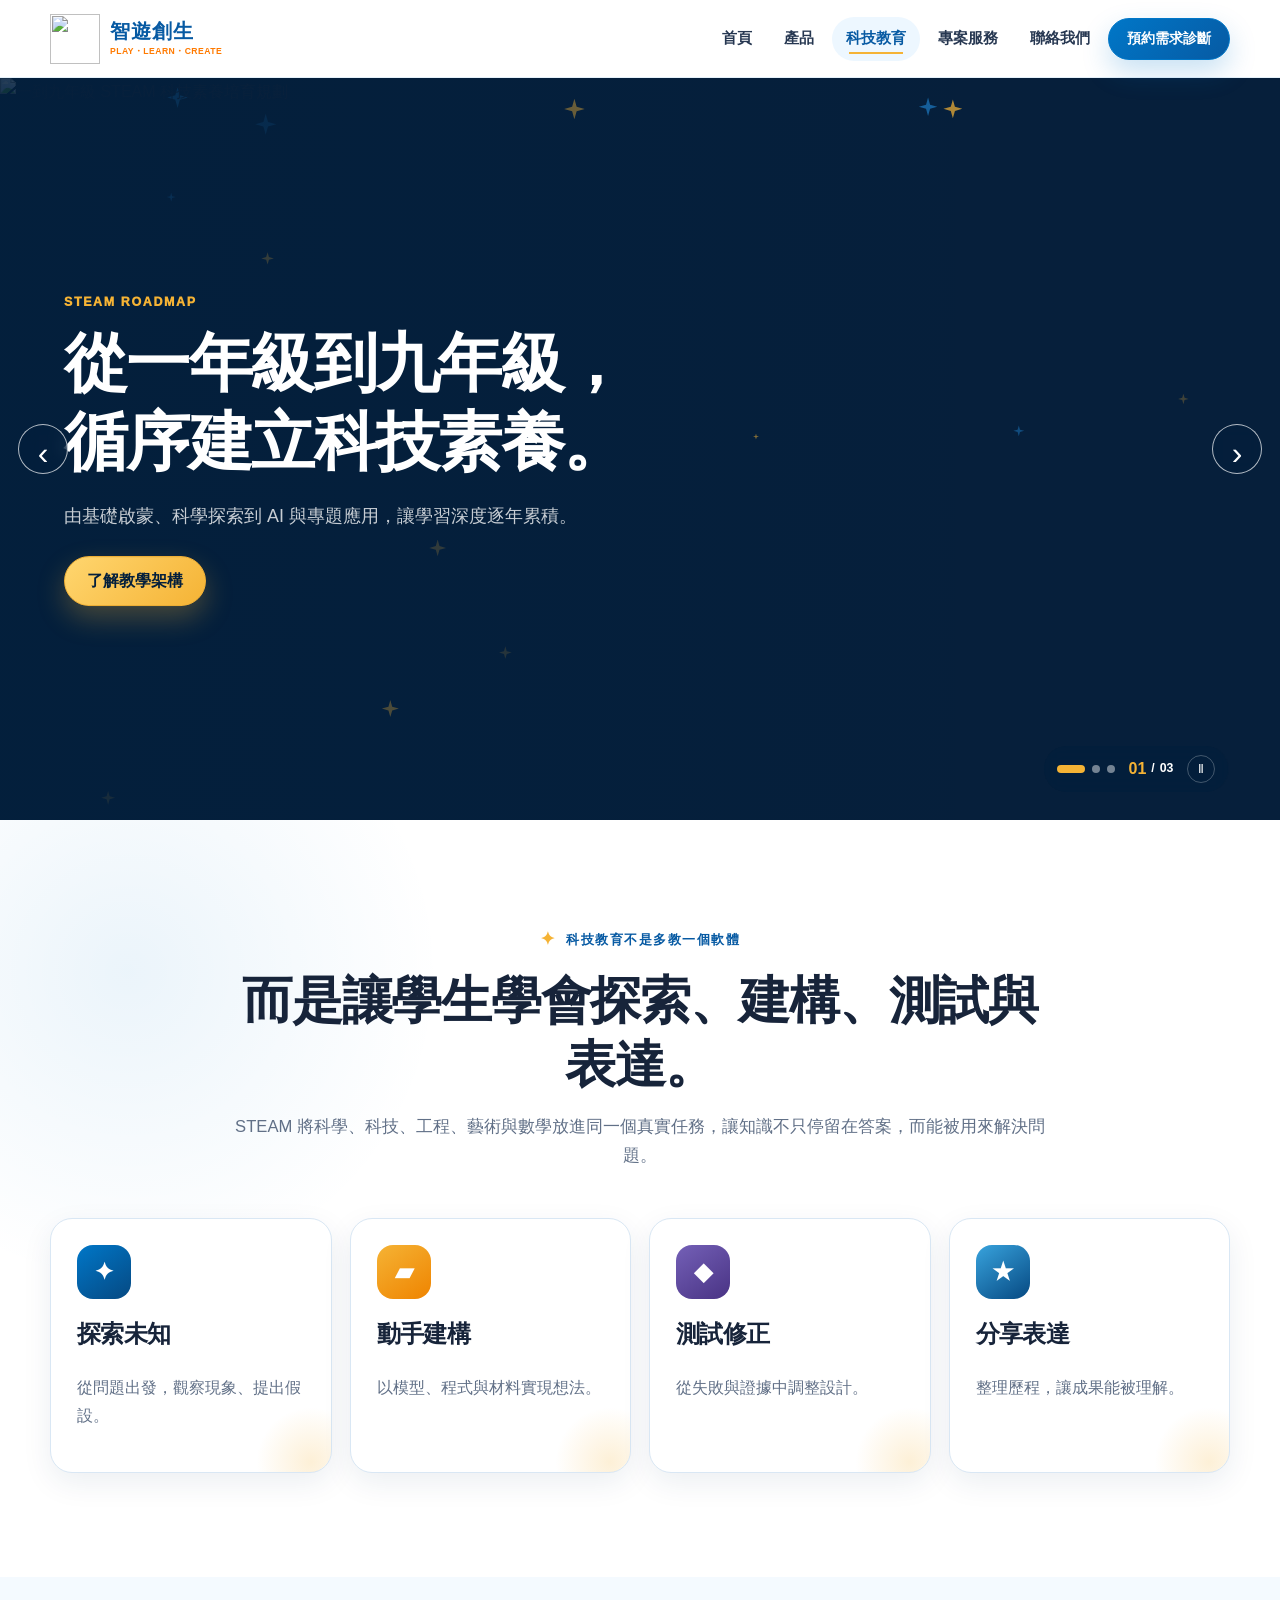
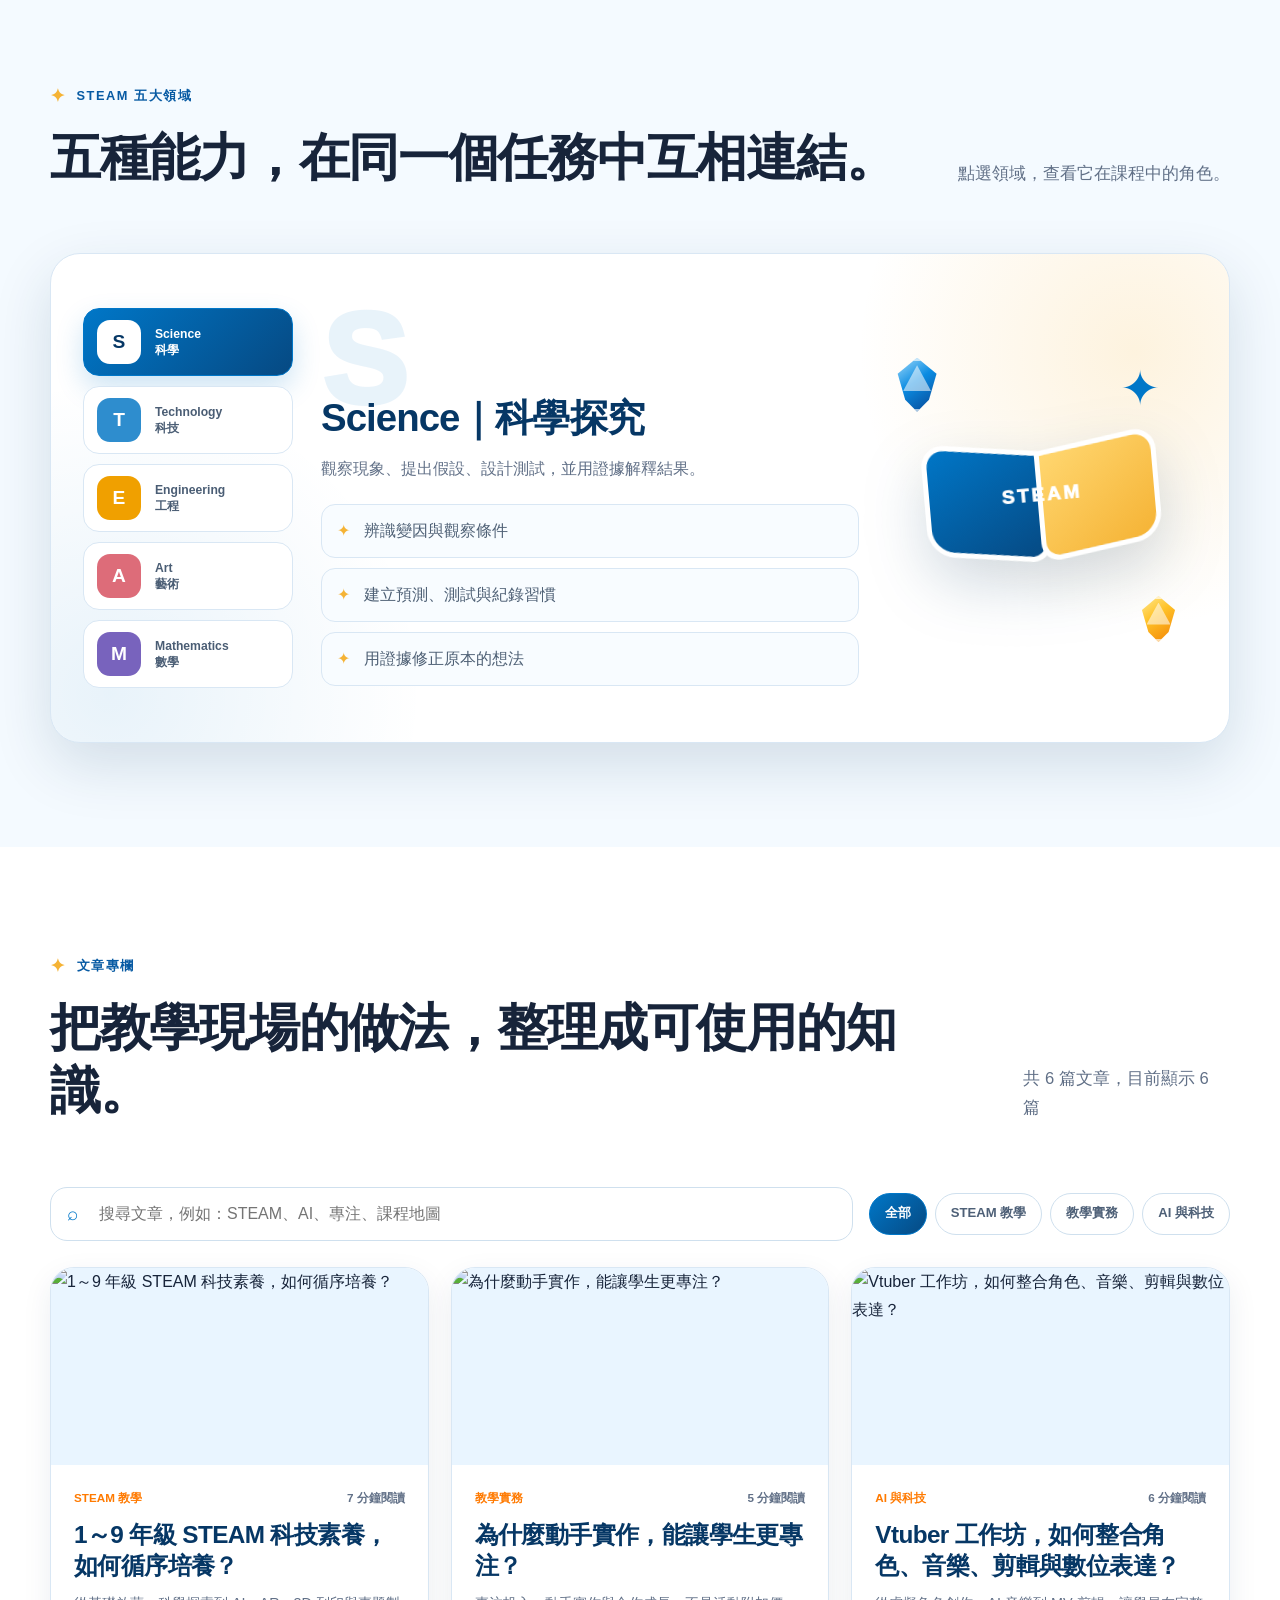
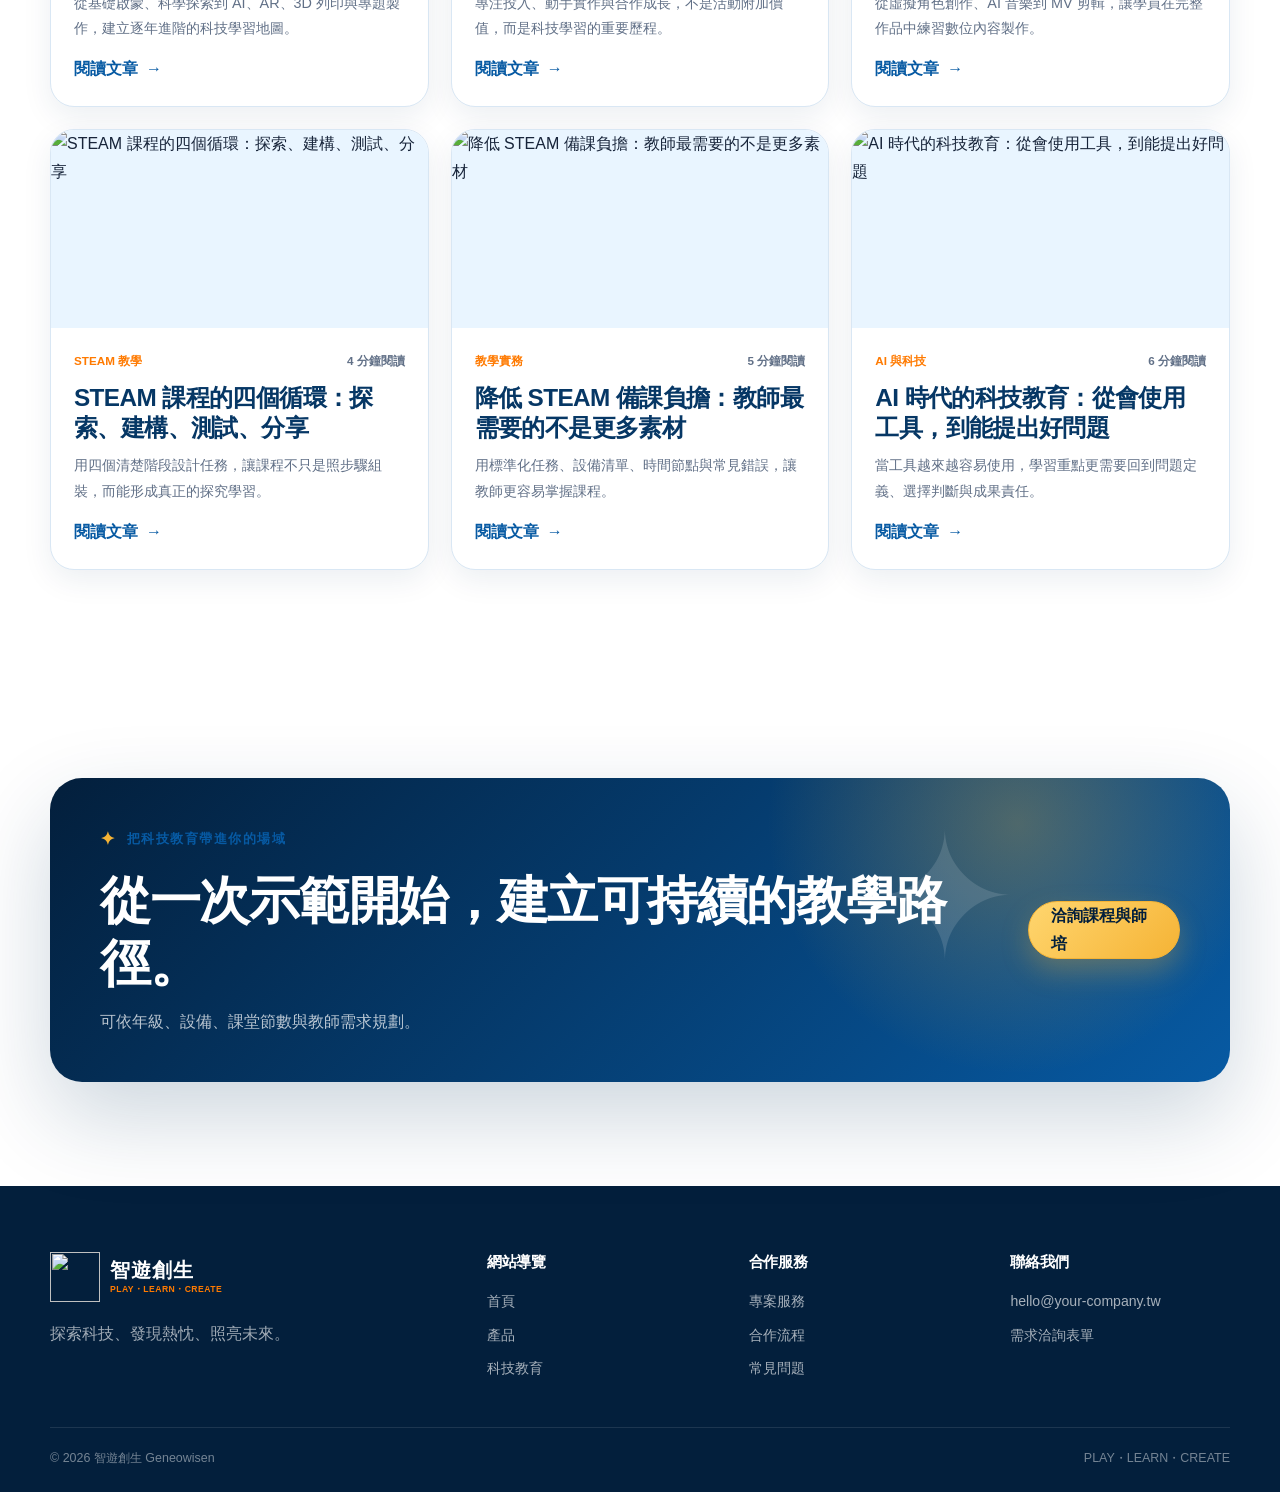
==== column.html @ efac034a "Add files via upload" ====
<!doctype html>
<html lang="zh-Hant">
<head>
  <meta charset="utf-8">
  <meta name="viewport" content="width=device-width, initial-scale=1">
  <meta name="description" content="認識 STEAM 教學法、科技教育理念、年級進階地圖與智遊創生實作文章。">
  <meta name="theme-color" content="#0077c8">
  <title>科技教育與 STEAM 專欄｜智遊創生</title>
  <link rel="stylesheet" href="style.css"><link rel="stylesheet" href="columnstyle.css"><script src="script.js" defer></script>
</head>
<body data-page="column">
  <a class="skip-link" href="#main">跳到主要內容</a><div class="scroll-progress" aria-hidden="true"><span></span></div>
  <header class="site-header" id="top"><div class="container nav-wrap"><a class="brand" href="index.html" aria-label="智遊創生首頁"><img class="brand-mark" src="assets/智遊創生LOGO.svg" alt=""><span class="brand-copy"><strong>智遊創生</strong><small>PLAY・LEARN・CREATE</small></span></a><button class="nav-toggle" type="button" aria-expanded="false" aria-controls="primary-nav" aria-label="開啟導覽選單"><span></span><span></span><span></span></button><nav class="primary-nav" id="primary-nav" aria-label="主要導覽"><a href="index.html" data-nav="home">首頁</a><a href="product.html" data-nav="product">產品</a><a href="column.html" data-nav="column">科技教育</a><a href="contact.html#services" data-nav="services">專案服務</a><a href="contact.html#contact" data-nav="contact">聯絡我們</a><a class="button button-small nav-cta" href="contact.html#contact">預約需求診斷</a></nav></div></header>

  <main id="main">
    <!-- Header 下方自動輪播 -->
    <section class="column-hero-carousel constellation" aria-label="科技教育精選內容">
      <div class="star-field" aria-hidden="true" data-star-field="14"></div>
      <div class="column-carousel" data-carousel data-autoplay="5400" tabindex="0">
        <div class="column-carousel-viewport">
          <article class="column-slide is-active" data-slide><img src="assets/科技教育文章圖 (1).png" alt="一到九年級 STEAM 科技素養培育規劃"><div class="column-slide-overlay"><p>STEAM ROADMAP</p><h1>從一年級到九年級，循序建立科技素養。</h1><span>由基礎啟蒙、科學探索到 AI 與專題應用，讓學習深度逐年累積。</span><a class="button button-yellow" href="#steam-method">了解教學架構</a></div></article>
          <article class="column-slide" data-slide><img src="assets/科技教育文章圖 (2).png" alt="科技教育學習精彩瞬間"><div class="column-slide-overlay"><p>LEARNING MOMENTS</p><h2>每一個專注的眼神，都是前進的動力。</h2><span>把抽象概念轉化為可操作的任務，讓學生在實作、討論與合作中建立自信。</span><a class="button button-yellow" href="#articles">閱讀教學文章</a></div></article>
          <article class="column-slide" data-slide><img src="assets/steam科技文章圖.png" alt="Vtuber 虛擬網紅工作坊"><div class="column-slide-overlay"><p>CREATIVE TECHNOLOGY</p><h2>科技教育，也能成為數位創作者的起點。</h2><span>從虛擬角色、AI 音樂到 MV 剪輯，把工具操作轉化為完整作品。</span><a class="button button-yellow" href="#articles">探索跨域課程</a></div></article>
        </div>
        <button class="carousel-arrow carousel-prev" type="button" data-carousel-prev aria-label="上一張">‹</button><button class="carousel-arrow carousel-next" type="button" data-carousel-next aria-label="下一張">›</button>
        <div class="column-carousel-bottom"><div class="carousel-dots" data-carousel-dots></div><span class="carousel-status"><b data-carousel-current>01</b> / <span data-carousel-total>03</span></span><button class="carousel-play" type="button" data-carousel-toggle aria-label="暫停自動播放">Ⅱ</button></div>
      </div>
    </section>

    <section class="section column-intro"><div class="container"><div class="section-heading center reveal"><p class="eyebrow">科技教育不是多教一個軟體</p><h2>而是讓學生學會探索、建構、測試與表達。</h2><p>STEAM 將科學、科技、工程、藝術與數學放進同一個真實任務，讓知識不只停留在答案，而能被用來解決問題。</p></div><div class="education-values"><article class="reveal"><span>✦</span><h3>探索未知</h3><p>從問題出發，觀察現象、提出假設。</p></article><article class="reveal" data-delay="70"><span>▰</span><h3>動手建構</h3><p>以模型、程式與材料實現想法。</p></article><article class="reveal" data-delay="140"><span>◆</span><h3>測試修正</h3><p>從失敗與證據中調整設計。</p></article><article class="reveal" data-delay="210"><span>★</span><h3>分享表達</h3><p>整理歷程，讓成果能被理解。</p></article></div></div></section>

    <section class="section section-soft" id="steam-method"><div class="container"><div class="section-heading split reveal"><div><p class="eyebrow">STEAM 五大領域</p><h2>五種能力，在同一個任務中互相連結。</h2></div><p>點選領域，查看它在課程中的角色。</p></div><div class="steam-explorer reveal"><div class="steam-tabs" role="tablist" aria-label="STEAM 五大領域"><button class="steam-tab is-active" type="button" role="tab" aria-selected="true" data-steam="science"><b>S</b><span>Science<br>科學</span></button><button class="steam-tab" type="button" role="tab" aria-selected="false" data-steam="technology"><b>T</b><span>Technology<br>科技</span></button><button class="steam-tab" type="button" role="tab" aria-selected="false" data-steam="engineering"><b>E</b><span>Engineering<br>工程</span></button><button class="steam-tab" type="button" role="tab" aria-selected="false" data-steam="art"><b>A</b><span>Art<br>藝術</span></button><button class="steam-tab" type="button" role="tab" aria-selected="false" data-steam="math"><b>M</b><span>Mathematics<br>數學</span></button></div><div class="steam-panel" id="steam-panel" aria-live="polite"></div><div class="steam-art" aria-hidden="true"><div class="book-illustration"><span></span><span></span></div><div class="gem gem-blue"></div><div class="gem gem-yellow"></div><i class="orbit-star">✦</i></div></div></div></section>

    <section class="section" id="articles"><div class="container"><div class="section-heading split reveal"><div><p class="eyebrow">文章專欄</p><h2>把教學現場的做法，整理成可使用的知識。</h2></div><p id="article-count">共 6 篇文章</p></div><div class="article-toolbar reveal"><label class="article-search"><span class="visually-hidden">搜尋文章</span><input id="article-search" type="search" placeholder="搜尋文章，例如：STEAM、AI、專注、課程地圖"></label><div class="article-filters" aria-label="文章分類"><button class="article-filter is-active" type="button" data-article-filter="all">全部</button><button class="article-filter" type="button" data-article-filter="steam">STEAM 教學</button><button class="article-filter" type="button" data-article-filter="practice">教學實務</button><button class="article-filter" type="button" data-article-filter="future">AI 與科技</button></div></div><div class="article-grid" id="article-grid" aria-live="polite"></div></div></section>
    <section class="section"><div class="container"><div class="cta-panel reveal"><div><p class="eyebrow">把科技教育帶進你的場域</p><h2>從一次示範開始，建立可持續的教學路徑。</h2><p>可依年級、設備、課堂節數與教師需求規劃。</p></div><a class="button button-yellow" href="contact.html#contact">洽詢課程與師培</a></div></div></section>
  </main>

  <footer class="site-footer"><div class="container footer-main"><div class="footer-brand"><a class="brand footer-logo" href="index.html"><img class="brand-mark" src="assets/智遊創生LOGO.svg" alt=""><span class="brand-copy"><strong>智遊創生</strong><small>PLAY・LEARN・CREATE</small></span></a><p>探索科技、發現熱忱、照亮未來。</p></div><div class="footer-column"><h3>網站導覽</h3><a href="index.html">首頁</a><a href="product.html">產品</a><a href="column.html">科技教育</a></div><div class="footer-column"><h3>合作服務</h3><a href="contact.html#services">專案服務</a><a href="contact.html#process">合作流程</a><a href="contact.html#faq">常見問題</a></div><div class="footer-column"><h3>聯絡我們</h3><a href="mailto:hello@your-company.tw">hello@your-company.tw</a><a href="contact.html#contact">需求洽詢表單</a></div></div><div class="container footer-bottom"><span>© <span data-current-year></span> 智遊創生 Geneowisen</span><span>PLAY・LEARN・CREATE</span></div></footer>
  <button class="back-to-top" type="button" aria-label="回到頁首">↑</button>
  <div class="modal article-modal" id="article-modal" role="dialog" aria-modal="true" aria-labelledby="article-modal-title" aria-hidden="true"><div class="modal-dialog"><button class="modal-close" type="button" data-modal-close aria-label="關閉">×</button><div class="modal-content" id="article-modal-content"></div></div></div>
</body>
</html>
---- style.css ----
/* =========================================================
   智遊創生 Geneowisen｜全站共用樣式
   純 HTML / CSS / JavaScript，可直接離線開啟
   ========================================================= */
:root {
  --blue: #0077c8;
  --blue-500: #1c77be;
  --blue-700: #075aa3;
  --blue-800: #064982;
  --blue-900: #063765;
  --blue-950: #031f3c;
  --yellow: #f5b335;
  --yellow-2: #ffd66f;
  --orange: #ff7a00;
  --ink: #17243a;
  --muted: #617087;
  --line: #d9e7f4;
  --surface: #fff;
  --surface-soft: #f4faff;
  --green: #73b52b;
  --purple: #7460b7;
  --red: #cd7372;
  --shadow-sm: 0 10px 30px rgba(3,48,88,.08);
  --shadow-md: 0 22px 60px rgba(3,48,88,.14);
  --shadow-lg: 0 35px 90px rgba(3,48,88,.20);
  --radius-sm: 14px;
  --radius: 24px;
  --radius-lg: 36px;
  --container: 1180px;
  --header-height: 78px;
  --ease: cubic-bezier(.2,.75,.2,1);
}
* { box-sizing: border-box; }
html { scroll-behavior: smooth; scroll-padding-top: calc(var(--header-height) + 22px); }
body { margin:0; color:var(--ink); background:#fff; font-family:"Noto Sans TC","Microsoft JhengHei","PingFang TC",Arial,sans-serif; line-height:1.75; overflow-x:hidden; }
body.is-menu-open, body.modal-open { overflow:hidden; }
img { display:block; max-width:100%; }
a { color:inherit; text-decoration:none; }
button,input,select,textarea { font:inherit; }
button { color:inherit; }
::selection { color:#fff; background:var(--blue); }
.visually-hidden { position:absolute!important; width:1px!important; height:1px!important; padding:0!important; margin:-1px!important; overflow:hidden!important; clip:rect(0,0,0,0)!important; white-space:nowrap!important; border:0!important; }
.skip-link { position:fixed; z-index:9999; left:12px; top:-80px; padding:10px 16px; color:#fff; background:var(--blue-950); border-radius:10px; transition:top .2s ease; }
.skip-link:focus { top:12px; }
.container { width:min(var(--container),calc(100% - 40px)); margin-inline:auto; }
.section { position:relative; padding:104px 0; }
.section-soft { background:var(--surface-soft); }
.center { text-align:center; }

/* Global star field */
.constellation { position:relative; overflow:hidden; }
.star-field { position:absolute; inset:0; pointer-events:none; overflow:hidden; }
.star-particle { position:absolute; width:var(--size); height:var(--size); opacity:var(--opacity); animation:twinkle var(--duration) ease-in-out infinite; animation-delay:var(--delay); }
.star-particle::before { content:""; position:absolute; inset:0; background:var(--star-color); clip-path:polygon(50% 0,61% 39%,100% 50%,61% 61%,50% 100%,39% 61%,0 50%,39% 39%); filter:drop-shadow(0 0 8px color-mix(in srgb,var(--star-color),transparent 25%)); }
@keyframes twinkle { 0%,100%{transform:scale(.45) rotate(0deg);opacity:.25} 50%{transform:scale(1) rotate(35deg);opacity:1} }

.scroll-progress { position:fixed; z-index:1000; inset:0 0 auto; height:3px; pointer-events:none; }
.scroll-progress span { display:block; width:0; height:100%; background:linear-gradient(90deg,var(--yellow),var(--orange),var(--blue)); }

/* Header */
.site-header { position:sticky; z-index:900; top:0; height:var(--header-height); border-bottom:1px solid rgba(0,119,200,.10); background:rgba(255,255,255,.9); backdrop-filter:blur(18px); transition:box-shadow .25s ease,background .25s ease; }
.site-header.is-scrolled { box-shadow:0 12px 35px rgba(2,45,84,.10); background:rgba(255,255,255,.97); }
.nav-wrap { height:100%; display:flex; align-items:center; justify-content:space-between; gap:24px; }
.brand { display:inline-flex; align-items:center; gap:10px; min-width:194px; }
.brand-mark { width:50px; height:50px; object-fit:contain; }
.brand-copy { display:grid; line-height:1.05; }
.brand-copy strong { color:var(--blue-700); font-size:1.22rem; letter-spacing:.05em; }
.brand-copy small { margin-top:5px; color:var(--orange); font-size:.54rem; font-weight:900; letter-spacing:.05em; }
.primary-nav { display:flex; align-items:center; gap:4px; }
.primary-nav>a:not(.button) { position:relative; display:inline-flex; align-items:center; min-height:44px; padding:0 14px; color:#263751; border-radius:999px; font-weight:800; font-size:.93rem; transition:color .2s,background .2s,transform .2s; }
.primary-nav>a:not(.button)::after { content:""; position:absolute; left:17px; right:17px; bottom:7px; height:2px; background:var(--yellow); transform:scaleX(0); transition:transform .25s var(--ease); }
.primary-nav>a:hover,.primary-nav>a.is-active { color:var(--blue-700); background:#edf7ff; }
.primary-nav>a:hover::after,.primary-nav>a.is-active::after { transform:scaleX(1); }
.nav-toggle { display:none; width:46px; height:46px; padding:0; border:1px solid var(--line); border-radius:14px; background:#fff; cursor:pointer; }
.nav-toggle span { display:block; width:21px; height:2px; margin:5px auto; background:var(--blue-900); transition:transform .25s,opacity .25s; }
.nav-toggle[aria-expanded="true"] span:nth-child(1){transform:translateY(7px) rotate(45deg)}
.nav-toggle[aria-expanded="true"] span:nth-child(2){opacity:0}
.nav-toggle[aria-expanded="true"] span:nth-child(3){transform:translateY(-7px) rotate(-45deg)}

/* Buttons */
.button { display:inline-flex; align-items:center; justify-content:center; gap:9px; min-height:50px; padding:0 22px; border:1px solid var(--blue); border-radius:999px; color:#fff; background:linear-gradient(135deg,var(--blue),var(--blue-700)); box-shadow:0 12px 28px rgba(0,119,200,.22); font-weight:900; cursor:pointer; transition:transform .25s var(--ease),box-shadow .25s,filter .25s; }
.button:hover { transform:translateY(-3px); box-shadow:0 18px 34px rgba(0,119,200,.28); filter:saturate(1.08); }
.button:active { transform:translateY(-1px); }
.button-small { min-height:42px; padding-inline:18px; font-size:.88rem; }
.button-yellow { color:var(--blue-950); border-color:var(--yellow); background:linear-gradient(135deg,var(--yellow-2),var(--yellow)); box-shadow:0 12px 28px rgba(245,179,53,.28); }
.button-ghost { color:var(--blue-800); background:#fff; border-color:#a8cfee; box-shadow:none; }
.button-ghost:hover { background:#eff8ff; box-shadow:0 12px 25px rgba(0,119,200,.10); }
.text-link { display:inline-flex; align-items:center; gap:8px; color:var(--blue-700); font-weight:900; }
.text-link span { transition:transform .2s; }
.text-link:hover span { transform:translate(3px,-3px); }

/* Typography */
.eyebrow { display:inline-flex; align-items:center; gap:10px; margin:0 0 14px; color:var(--blue-700); font-size:.8rem; font-weight:900; letter-spacing:.12em; text-transform:uppercase; }
.eyebrow::before { content:"✦"; color:var(--yellow); font-size:1.1rem; }
h1,h2,h3,h4,p { margin-top:0; }
h1,h2,h3,h4 { line-height:1.24; letter-spacing:-.025em; }
h1 { font-size:clamp(2.65rem,5.4vw,5.25rem); }
h2 { font-size:clamp(2rem,4vw,3.55rem); }
h3 { font-size:clamp(1.18rem,2vw,1.52rem); }
.section-heading { max-width:820px; margin-bottom:48px; }
.section-heading.center { margin-inline:auto; text-align:center; }
.section-heading.center .eyebrow { justify-content:center; }
.section-heading.split { max-width:none; display:flex; align-items:end; justify-content:space-between; gap:30px; }
.section-heading h2 { margin-bottom:16px; }
.section-heading p:last-child { color:var(--muted); font-size:1.04rem; }
.light,.section-blue { color:#fff; }
.section-blue { background:radial-gradient(circle at 15% 5%,rgba(93,187,255,.30),transparent 28%),radial-gradient(circle at 85% 80%,rgba(245,179,53,.22),transparent 32%),linear-gradient(135deg,var(--blue-950),var(--blue-800)); }
.section-blue .eyebrow,.light .eyebrow { color:#bfe7ff; }
.section-blue .section-heading p:last-child { color:rgba(255,255,255,.72); }

/* Hero */
.hero { min-height:calc(100vh - var(--header-height)); display:grid; align-items:center; padding:72px 0 90px; background:radial-gradient(circle at 80% 20%,rgba(245,179,53,.19),transparent 28%),radial-gradient(circle at 8% 84%,rgba(0,119,200,.13),transparent 30%),linear-gradient(180deg,#fbfdff,#eef8ff); }
.hero-grid { position:relative; z-index:2; display:grid; grid-template-columns:minmax(0,.92fr) minmax(480px,1.08fr); align-items:center; gap:54px; }
.hero-copy h1 { margin-bottom:24px; color:var(--blue-950); }
.hero-copy h1 em,.page-hero h1 em { display:block; color:var(--blue); font-style:normal; }
.hero-lead,.page-hero p { max-width:680px; color:#53647b; font-size:clamp(1rem,1.4vw,1.18rem); }
.hero-actions { display:flex; flex-wrap:wrap; gap:12px; margin:30px 0 25px; }
.trust-list { display:flex; flex-wrap:wrap; gap:10px 18px; margin:0; padding:0; list-style:none; color:#4f6077; font-size:.91rem; font-weight:750; }
.trust-list span { color:var(--yellow); }
.hero-proof { display:flex; flex-wrap:wrap; gap:10px; margin-top:24px; }
.hero-proof div { display:grid; min-width:118px; padding:10px 14px; border:1px solid rgba(0,119,200,.13); border-radius:16px; background:rgba(255,255,255,.7); box-shadow:var(--shadow-sm); }
.hero-proof strong { color:var(--blue-800); }
.hero-proof small { color:var(--muted); font-weight:700; }
.hero-visual { position:relative; min-height:535px; }
.hero-frame { position:absolute; inset:32px 0 28px 20px; overflow:hidden; border:1px solid rgba(0,119,200,.15); border-radius:34px; background:#fff; box-shadow:var(--shadow-lg); transform:rotate(1.2deg); transition:transform .45s var(--ease),box-shadow .45s; }
.hero-frame:hover { transform:rotate(0) translateY(-7px); box-shadow:0 45px 100px rgba(3,48,88,.25); }
.hero-frame img { width:100%; height:100%; object-fit:cover; }
.frame-shine { position:absolute; inset:-60% -25%; background:linear-gradient(115deg,transparent 42%,rgba(255,255,255,.72) 50%,transparent 58%); transform:translateX(-70%) rotate(6deg); transition:transform .8s var(--ease); }
.hero-frame:hover .frame-shine { transform:translateX(70%) rotate(6deg); }
.hero-badge { position:absolute; z-index:3; display:grid; padding:13px 17px; border:1px solid rgba(0,119,200,.16); border-radius:18px; background:rgba(255,255,255,.92); box-shadow:var(--shadow-md); backdrop-filter:blur(10px); }
.hero-badge strong { color:var(--blue-800); font-size:.95rem; }
.hero-badge small { color:var(--muted); font-size:.75rem; font-weight:750; }
.badge-one { left:-14px; bottom:20px; animation:floatY 4.6s ease-in-out infinite; }
.badge-two { right:-22px; top:40px; animation:floatY 5.2s ease-in-out infinite reverse; }
@keyframes floatY { 50%{transform:translateY(-10px)} }

/* Decorative book and gems */
.floating-book { position:absolute; z-index:4; left:-16px; top:78px; width:96px; height:72px; transform:rotate(-12deg); filter:drop-shadow(0 18px 22px rgba(4,52,94,.2)); animation:bookFloat 5s ease-in-out infinite; }
.floating-book span { position:absolute; top:12px; width:49px; height:48px; border:3px solid #fff; background:linear-gradient(145deg,var(--blue),var(--blue-700)); }
.floating-book span:first-child { left:0; border-radius:10px 2px 8px 12px; transform:skewY(12deg); }
.floating-book span:nth-child(2) { right:0; border-radius:2px 10px 12px 8px; transform:skewY(-12deg); background:linear-gradient(145deg,var(--yellow),#ff9f1a); }
.floating-book i { position:absolute; z-index:2; left:25px; top:29px; color:#fff; font-size:.61rem; font-style:normal; font-weight:900; letter-spacing:.08em; }
.floating-book.compact { transform:scale(.78) rotate(-10deg); left:2%; top:66%; }
@keyframes bookFloat { 0%,100%{transform:rotate(-12deg) translateY(0)} 50%{transform:rotate(-8deg) translateY(-13px)} }
.gem { width:54px; height:54px; clip-path:polygon(50% 0,86% 30%,72% 78%,50% 100%,28% 78%,14% 30%); box-shadow:inset 0 0 0 3px rgba(255,255,255,.65); }
.gem::after { content:""; position:absolute; inset:14% 24% 38%; clip-path:polygon(50% 0,100% 100%,0 100%); background:rgba(255,255,255,.55); }
.gem-blue { background:linear-gradient(145deg,#b8e7ff 0,#0b8ce2 45%,#073a86 100%); }
.gem-yellow { background:linear-gradient(145deg,#fff0a3 0,#ffc228 42%,#f07a00 100%); }
.hero-visual>.gem-blue { position:absolute; right:5px; bottom:60px; animation:gemFloat 4s ease-in-out infinite; }
.hero-visual>.gem-yellow { position:absolute; left:16%; top:2px; width:38px; height:38px; animation:gemFloat 3.5s ease-in-out infinite reverse; }
@keyframes gemFloat { 50%{transform:translateY(-12px) rotate(7deg)} }

.scroll-cue { position:absolute; z-index:3; left:50%; bottom:24px; display:grid; justify-items:center; gap:7px; color:var(--blue-800); font-size:.72rem; font-weight:900; letter-spacing:.1em; transform:translateX(-50%); }
.scroll-cue span { width:22px; height:34px; border:2px solid currentColor; border-radius:999px; }
.scroll-cue span::after { content:""; display:block; width:4px; height:7px; margin:6px auto 0; border-radius:5px; background:currentColor; animation:scrollDot 1.8s infinite; }
@keyframes scrollDot { 50%{transform:translateY(12px);opacity:.15} }

.signal-strip { color:#fff; background:linear-gradient(90deg,var(--blue-950),var(--blue-700)); }
.signal-grid { min-height:72px; display:grid; grid-template-columns:auto repeat(5,1fr); align-items:center; gap:12px; }
.signal-grid p { margin:0; color:#9ed8ff; font-size:.78rem; font-weight:900; letter-spacing:.12em; }
.signal-grid span { text-align:center; font-weight:850; }

/* Story cards */
.story-grid { display:grid; grid-template-columns:repeat(3,1fr); gap:22px; }
.story-card { position:relative; min-height:300px; padding:30px; overflow:hidden; border:1px solid var(--line); border-radius:var(--radius); background:#fff; box-shadow:var(--shadow-sm); transition:transform .35s var(--ease),box-shadow .35s,border-color .35s; }
.story-card:hover { transform:translateY(-9px); border-color:#8ec8ed; box-shadow:var(--shadow-md); }
.story-card::after { content:""; position:absolute; width:140px; height:140px; right:-58px; bottom:-62px; border-radius:50%; background:radial-gradient(circle,rgba(0,119,200,.12),transparent 70%); }
.story-index { color:#a4b8c9; font-size:.78rem; font-weight:900; letter-spacing:.1em; }
.story-icon { display:grid; place-items:center; width:62px; height:62px; margin:28px 0 22px; border-radius:18px; color:#fff; font-size:1.7rem; font-weight:900; box-shadow:0 14px 25px rgba(4,63,110,.16); }
.story-icon-problem { background:linear-gradient(145deg,var(--red),#a44961); }
.story-icon-plan { background:linear-gradient(145deg,var(--blue),var(--blue-800)); }
.story-icon-success { background:linear-gradient(145deg,var(--yellow),#f07a00); }
.story-card p { color:var(--muted); }

/* Plan */
.plan-grid { position:relative; display:grid; grid-template-columns:repeat(3,1fr); gap:30px; margin:20px 0 46px; }
.plan-grid::before { content:""; position:absolute; top:38px; left:17%; right:17%; border-top:1px dashed rgba(255,255,255,.36); }
.plan-step { position:relative; z-index:1; padding:28px; text-align:center; border:1px solid rgba(255,255,255,.15); border-radius:26px; background:rgba(255,255,255,.07); backdrop-filter:blur(10px); transition:transform .3s,background .3s; }
.plan-step:hover { transform:translateY(-7px); background:rgba(255,255,255,.11); }
.step-ring { display:grid; place-items:center; width:76px; height:76px; margin:0 auto 22px; border:1px solid rgba(255,255,255,.35); border-radius:50%; background:rgba(255,255,255,.09); }
.step-ring span { display:grid; place-items:center; width:52px; height:52px; border-radius:50%; color:var(--blue-950); background:var(--yellow); font-size:1.3rem; font-weight:950; }
.plan-step p { color:rgba(255,255,255,.7); }
.plan-step small { color:#aadaff; font-weight:900; letter-spacing:.1em; }

/* Generic carousel */
.showcase-carousel,.featured-product-carousel { position:relative; border:1px solid rgba(0,119,200,.15); border-radius:var(--radius-lg); background:#fff; box-shadow:var(--shadow-lg); overflow:hidden; }
.showcase-viewport { position:relative; aspect-ratio:16/8.2; min-height:420px; }
.showcase-slide { position:absolute; inset:0; display:grid; grid-template-columns:1.25fr .75fr; opacity:0; visibility:hidden; transform:scale(1.02); transition:opacity .6s ease,transform .7s var(--ease),visibility .6s; }
.showcase-slide.is-active { opacity:1; visibility:visible; transform:scale(1); }
.showcase-slide>img { width:100%; height:100%; object-fit:cover; }
.showcase-copy { display:flex; flex-direction:column; justify-content:center; padding:44px; background:linear-gradient(145deg,#fff,#eff8ff); }
.showcase-copy>span { color:var(--orange); font-size:.76rem; font-weight:950; letter-spacing:.1em; }
.showcase-copy h3 { margin:12px 0 16px; color:var(--blue-900); font-size:clamp(1.5rem,3vw,2.5rem); }
.showcase-copy p { color:var(--muted); }
.showcase-copy a { align-self:flex-start; color:var(--blue-700); font-weight:900; }
.carousel-arrow { position:absolute; z-index:5; top:50%; display:grid; place-items:center; width:50px; height:50px; padding:0; border:1px solid rgba(255,255,255,.7); border-radius:50%; color:#fff; background:rgba(3,31,60,.5); backdrop-filter:blur(8px); font-size:2rem; cursor:pointer; transform:translateY(-50%); transition:background .2s,transform .2s; }
.carousel-arrow:hover { background:var(--blue-800); transform:translateY(-50%) scale(1.06); }
.carousel-prev { left:18px; }.carousel-next { right:18px; }
.carousel-footer { position:absolute; z-index:6; left:50%; bottom:16px; display:flex; align-items:center; gap:12px; padding:8px 12px; border-radius:999px; background:rgba(3,31,60,.64); backdrop-filter:blur(10px); transform:translateX(-50%); }
.carousel-dots { display:flex; gap:7px; }
.carousel-dot { width:8px; height:8px; padding:0; border:0; border-radius:999px; background:rgba(255,255,255,.45); cursor:pointer; transition:width .25s,background .25s; }
.carousel-dot.is-active { width:28px; background:var(--yellow); }
.carousel-play { display:grid; place-items:center; width:28px; height:28px; padding:0; border:1px solid rgba(255,255,255,.25); border-radius:50%; color:#fff; background:transparent; font-size:.72rem; cursor:pointer; }

/* Product mini preview */
.mini-product-grid { display:grid; grid-template-columns:repeat(4,1fr); gap:18px; margin-bottom:34px; }
.mini-product { overflow:hidden; border:1px solid var(--line); border-radius:22px; background:#fff; box-shadow:var(--shadow-sm); transition:transform .35s var(--ease),box-shadow .35s,border-color .35s; }
.mini-product:hover { transform:translateY(-8px); border-color:#8ec8ed; box-shadow:var(--shadow-md); }
.mini-product img { width:100%; aspect-ratio:1; object-fit:cover; transition:transform .55s var(--ease); }
.mini-product:hover img { transform:scale(1.04); }
.mini-product div { padding:20px; }
.mini-product span { color:var(--orange); font-size:.73rem; font-weight:900; }
.mini-product h3 { margin:6px 0 8px; color:var(--blue-900); }
.mini-product p { margin:0; color:var(--muted); font-size:.88rem; }

/* Services preview */
.services-preview { display:grid; grid-template-columns:repeat(4,1fr); gap:20px; }
.service-card { position:relative; min-height:330px; padding:28px; overflow:hidden; border:1px solid var(--line); border-radius:24px; background:#fff; box-shadow:var(--shadow-sm); transition:transform .35s var(--ease),box-shadow .35s,border-color .35s; }
.service-card:hover { transform:translateY(-9px); border-color:#8ec8ed; box-shadow:var(--shadow-md); }
.service-card>span { position:absolute; top:18px; right:20px; color:#b2c5d5; font-weight:950; }
.service-card h3 { margin-top:88px; }
.service-card p,.service-card li { color:var(--muted); }
.service-card ul { padding-left:18px; }
.service-gem { position:absolute; top:28px; left:28px; width:50px; height:50px; }
.service-book { position:absolute; top:29px; left:27px; width:62px; height:48px; }
.service-book::before,.service-book::after { content:""; position:absolute; top:6px; width:32px; height:35px; border:3px solid #fff; background:var(--blue); box-shadow:0 8px 18px rgba(0,119,200,.18); }
.service-book::before { left:0; border-radius:9px 2px 7px 9px; transform:skewY(10deg); }
.service-book::after { right:0; border-radius:2px 9px 9px 7px; transform:skewY(-10deg); background:var(--yellow); }
.service-star { position:absolute; top:23px; left:29px; color:var(--yellow); font-size:3.5rem; filter:drop-shadow(0 8px 16px rgba(245,179,53,.22)); animation:twinkleSimple 2.8s infinite; }
@keyframes twinkleSimple { 50%{transform:scale(.8) rotate(15deg);opacity:.7} }

/* CTA */
.cta-panel { position:relative; display:flex; align-items:center; justify-content:space-between; gap:30px; overflow:hidden; padding:46px 50px; border-radius:32px; color:#fff; background:radial-gradient(circle at 82% 15%,rgba(245,179,53,.3),transparent 25%),linear-gradient(135deg,var(--blue-950),var(--blue-700)); box-shadow:var(--shadow-lg); }
.cta-panel::after { content:"✦"; position:absolute; right:18%; top:-34px; color:rgba(255,255,255,.13); font-size:11rem; }
.cta-panel>div,.cta-panel>a { position:relative; z-index:1; }
.cta-panel h2 { margin-bottom:12px; }
.cta-panel p:last-child { max-width:720px; margin-bottom:0; color:rgba(255,255,255,.72); }

/* Page hero */
.page-hero { position:relative; min-height:620px; display:grid; align-items:center; padding:80px 0; background:radial-gradient(circle at 78% 28%,rgba(245,179,53,.20),transparent 24%),linear-gradient(180deg,#fbfdff,#eef8ff); }
.page-hero-grid { position:relative; z-index:2; display:grid; grid-template-columns:minmax(0,.9fr) minmax(440px,1.1fr); align-items:center; gap:60px; }
.page-hero h1 { margin-bottom:24px; color:var(--blue-950); }

/* Contact page shared styles */
.contact-hero-art { min-height:430px; display:grid; place-items:center; }
.contact-orbit { position:relative; width:min(430px,90vw); aspect-ratio:1; display:grid; place-items:center; border:1px solid rgba(0,119,200,.14); border-radius:50%; background:radial-gradient(circle,#fff 0 35%,rgba(226,244,255,.7) 36% 60%,transparent 61%); box-shadow:var(--shadow-lg); }
.contact-orbit::before,.contact-orbit::after { content:""; position:absolute; border:1px dashed rgba(0,119,200,.32); border-radius:50%; animation:spin 18s linear infinite; }
.contact-orbit::before { inset:13%; }.contact-orbit::after { inset:26%; animation-direction:reverse; animation-duration:13s; }
.contact-orbit>img { width:150px; height:150px; z-index:2; }
.orbit-label { position:absolute; z-index:3; padding:7px 12px; border-radius:999px; color:var(--blue-900); background:#fff; box-shadow:var(--shadow-sm); font-size:.72rem; font-weight:950; }
.orbit-label.one{top:8%;left:42%}.orbit-label.two{right:1%;top:43%}.orbit-label.three{bottom:8%;left:41%}.orbit-label.four{left:0;top:43%}
.contact-orbit .gem-blue { position:absolute; right:16%; top:17%; width:40px; height:40px; }.contact-orbit .gem-yellow { position:absolute; left:17%; bottom:16%; width:45px; height:45px; }
@keyframes spin { to{transform:rotate(360deg)} }

.service-tabs { display:grid; grid-template-columns:260px 1fr; gap:28px; }
.service-tab-list { display:grid; align-content:start; gap:10px; }
.service-tab { min-height:58px; padding:0 20px; border:1px solid var(--line); border-radius:16px; text-align:left; color:var(--blue-900); background:#fff; font-weight:900; cursor:pointer; transition:transform .2s,background .2s,color .2s,border-color .2s; }
.service-tab:hover { transform:translateX(5px); border-color:#8ec8ed; }
.service-tab.is-active { color:#fff; border-color:var(--blue); background:linear-gradient(135deg,var(--blue),var(--blue-800)); box-shadow:0 12px 28px rgba(0,119,200,.2); }
.service-tab-panel { min-height:410px; padding:36px; border:1px solid var(--line); border-radius:28px; background:#fff; box-shadow:var(--shadow-md); }
.service-panel-head { display:flex; justify-content:space-between; gap:20px; align-items:start; margin-bottom:24px; }
.service-panel-head span { padding:6px 11px; border-radius:999px; color:var(--blue-800); background:#eaf6ff; font-size:.75rem; font-weight:900; }
.service-panel-grid { display:grid; grid-template-columns:repeat(3,1fr); gap:16px; margin-top:24px; }
.service-panel-grid article { padding:20px; border:1px solid var(--line); border-radius:18px; background:#f8fcff; }
.service-panel-grid b { color:var(--blue-700); }
.service-panel-grid p { margin:7px 0 0; color:var(--muted); font-size:.88rem; }
.service-output { margin:24px 0 0; padding:18px 20px; border-left:4px solid var(--yellow); border-radius:0 14px 14px 0; color:#5e4a15; background:#fff7dc; }

.process-timeline { display:grid; grid-template-columns:repeat(5,1fr); gap:16px; }
.process-timeline article { position:relative; padding:26px 20px; border:1px solid rgba(255,255,255,.15); border-radius:22px; background:rgba(255,255,255,.07); }
.process-timeline b { display:grid; place-items:center; width:48px; height:48px; margin-bottom:20px; border-radius:50%; color:var(--blue-950); background:var(--yellow); }
.process-timeline p { margin:0; color:rgba(255,255,255,.7); }

.faq-list { max-width:880px; margin-inline:auto; display:grid; gap:12px; }
.faq-list details { border:1px solid var(--line); border-radius:18px; background:#fff; box-shadow:var(--shadow-sm); }
.faq-list summary { position:relative; padding:20px 56px 20px 22px; color:var(--blue-900); font-weight:900; cursor:pointer; list-style:none; }
.faq-list summary::-webkit-details-marker { display:none; }
.faq-list summary::after { content:"+"; position:absolute; right:22px; top:50%; color:var(--blue); font-size:1.5rem; transform:translateY(-50%); transition:transform .2s; }
.faq-list details[open] summary::after { transform:translateY(-50%) rotate(45deg); }
.faq-list details p { padding:0 22px 22px; margin:0; color:var(--muted); }

.contact-layout { display:grid; grid-template-columns:.85fr 1.15fr; gap:48px; align-items:start; }
.contact-info h2 { margin-bottom:18px; }
.contact-info>p { color:var(--muted); }
.contact-card { display:grid; gap:8px; margin:28px 0; padding:22px; border:1px solid var(--line); border-radius:22px; background:#fff; box-shadow:var(--shadow-sm); }
.contact-card span { color:var(--muted); font-size:.75rem; font-weight:900; letter-spacing:.1em; }
.contact-card a { color:var(--blue-700); font-size:1.18rem; font-weight:950; word-break:break-all; }
.copy-email { justify-self:start; padding:6px 11px; border:1px solid var(--line); border-radius:999px; color:var(--blue-800); background:#f4faff; font-size:.78rem; font-weight:900; cursor:pointer; }
.company-summary { padding:22px; border-radius:22px; color:#fff; background:linear-gradient(145deg,var(--blue-950),var(--blue-800)); }
.company-summary p { margin:0; color:rgba(255,255,255,.75); }
.social-links { display:flex; flex-wrap:wrap; gap:10px; margin-top:20px; }
.social-links a { padding:8px 13px; border:1px solid var(--line); border-radius:999px; color:var(--blue-800); background:#fff; font-size:.82rem; font-weight:900; transition:transform .2s,background .2s; }
.social-links a:hover { transform:translateY(-3px); background:#eaf6ff; }
.contact-form { padding:34px; border:1px solid var(--line); border-radius:28px; background:#fff; box-shadow:var(--shadow-md); }
.form-heading { display:flex; justify-content:space-between; align-items:center; gap:15px; margin-bottom:24px; }
.form-heading span { color:var(--blue-900); font-size:1.4rem; font-weight:950; }.form-heading small { color:var(--muted); }
.form-grid { display:grid; grid-template-columns:1fr 1fr; gap:18px; }
.form-grid label { display:grid; gap:7px; }.form-grid label.full { grid-column:1/-1; }
.form-grid label>span { color:#40536d; font-size:.82rem; font-weight:900; }
.form-grid input,.form-grid select,.form-grid textarea { width:100%; border:1px solid #cfe0ee; border-radius:14px; padding:12px 14px; color:var(--ink); background:#fbfdff; outline:none; transition:border-color .2s,box-shadow .2s,background .2s; }
.form-grid input:focus,.form-grid select:focus,.form-grid textarea:focus { border-color:var(--blue); background:#fff; box-shadow:0 0 0 4px rgba(0,119,200,.1); }
.form-grid textarea { resize:vertical; }
.consent { display:flex; align-items:flex-start; gap:10px; margin:20px 0; color:var(--muted); font-size:.82rem; }
.form-status { margin:12px 0 0; color:var(--blue-800); font-weight:800; }

/* Footer */
.site-footer { padding:66px 0 22px; color:#fff; background:var(--blue-950); }
.footer-main { display:grid; grid-template-columns:1.8fr repeat(3,1fr); gap:42px; }
.footer-logo { min-width:0; margin-bottom:18px; }.footer-logo .brand-copy strong { color:#fff; }
.footer-brand p { max-width:440px; color:rgba(255,255,255,.62); }
.footer-column { display:grid; align-content:start; gap:9px; }
.footer-column h3 { margin-bottom:9px; color:#fff; font-size:.96rem; }
.footer-column a { color:rgba(255,255,255,.65); font-size:.88rem; transition:color .2s,transform .2s; }
.footer-column a:hover { color:var(--yellow); transform:translateX(3px); }
.footer-bottom { display:flex; justify-content:space-between; gap:20px; margin-top:46px; padding-top:20px; border-top:1px solid rgba(255,255,255,.1); color:rgba(255,255,255,.45); font-size:.78rem; }
.back-to-top { position:fixed; z-index:700; right:20px; bottom:20px; width:48px; height:48px; padding:0; border:1px solid rgba(255,255,255,.7); border-radius:50%; color:#fff; background:var(--blue-800); box-shadow:var(--shadow-md); cursor:pointer; opacity:0; visibility:hidden; transform:translateY(10px); transition:opacity .2s,visibility .2s,transform .2s; }
.back-to-top.is-visible { opacity:1; visibility:visible; transform:translateY(0); }

/* Modals */
.modal { position:fixed; z-index:1200; inset:0; display:grid; place-items:center; padding:24px; background:rgba(1,20,39,.68); backdrop-filter:blur(10px); opacity:0; visibility:hidden; transition:opacity .25s,visibility .25s; }
.modal.is-open { opacity:1; visibility:visible; }
.modal-dialog { position:relative; width:min(920px,100%); max-height:min(88vh,920px); overflow:auto; border-radius:28px; background:#fff; box-shadow:0 40px 100px rgba(0,0,0,.3); transform:translateY(20px) scale(.98); transition:transform .3s var(--ease); }
.modal.is-open .modal-dialog { transform:none; }
.modal-close { position:sticky; z-index:5; top:16px; float:right; margin:16px 16px -60px 0; width:42px; height:42px; border:0; border-radius:50%; color:#fff; background:rgba(3,31,60,.78); font-size:1.5rem; cursor:pointer; }
.modal-content { padding:34px; }

/* Reveal and tilt */
.reveal { opacity:0; transform:translateY(28px); transition:opacity .7s var(--ease),transform .7s var(--ease); transition-delay:var(--reveal-delay,0ms); }
.reveal.is-visible { opacity:1; transform:none; }
.tilt-card { transform-style:preserve-3d; }

@media (max-width:1080px) {
  .hero-grid,.page-hero-grid { grid-template-columns:1fr 1fr; }
  .services-preview { grid-template-columns:repeat(2,1fr); }
  .mini-product-grid { grid-template-columns:repeat(2,1fr); }
  .process-timeline { grid-template-columns:repeat(3,1fr); }
}
@media (max-width:900px) {
  :root { --header-height:70px; }
  .container { width:min(100% - 30px,var(--container)); }
  .section { padding:82px 0; }
  .nav-toggle { display:block; }
  .primary-nav { position:fixed; inset:var(--header-height) 0 auto; display:grid; gap:5px; padding:18px 20px 26px; border-bottom:1px solid var(--line); background:rgba(255,255,255,.98); box-shadow:0 18px 38px rgba(3,48,88,.12); opacity:0; visibility:hidden; transform:translateY(-10px); transition:opacity .2s,visibility .2s,transform .2s; }
  .primary-nav.is-open { opacity:1; visibility:visible; transform:none; }
  .primary-nav>a:not(.button) { justify-content:center; }
  .nav-cta { width:100%; margin-top:4px; }
  .hero { min-height:auto; padding:62px 0 95px; }
  .hero-grid,.page-hero-grid { grid-template-columns:1fr; }
  .hero-copy { text-align:center; }.hero-copy .eyebrow,.hero-copy .hero-actions,.hero-copy .trust-list,.hero-copy .hero-proof { justify-content:center; }
  .hero-lead { margin-inline:auto; }
  .hero-visual { min-height:470px; }
  .hero-frame { inset:18px 4% 25px; }
  .page-hero { min-height:auto; }.page-hero-grid>div:first-child { text-align:center; }.page-hero-grid .hero-actions { justify-content:center; }.page-hero p { margin-inline:auto; }
  .story-grid { grid-template-columns:1fr; }
  .plan-grid { grid-template-columns:1fr; }.plan-grid::before{display:none}
  .showcase-slide { grid-template-columns:1fr; }.showcase-viewport { aspect-ratio:auto; min-height:690px; }.showcase-slide>img { height:390px; }.showcase-copy { padding:34px; }
  .signal-grid { grid-template-columns:repeat(3,1fr); padding:16px 0; }.signal-grid p { grid-column:1/-1;text-align:center; }
  .section-heading.split { display:block; }.section-heading.split>p,.section-heading.split>.text-link { margin-top:16px; }
  .service-tabs { grid-template-columns:1fr; }.service-tab-list { grid-template-columns:repeat(2,1fr); }.service-tab:hover{transform:translateY(-2px)}
  .process-timeline { grid-template-columns:1fr 1fr; }
  .contact-layout { grid-template-columns:1fr; }
  .footer-main { grid-template-columns:1.5fr 1fr 1fr; }.footer-column:last-child{grid-column:2/4}
}
@media (max-width:640px) {
  .container { width:min(100% - 22px,var(--container)); }
  .section { padding:68px 0; }
  h1 { font-size:clamp(2.35rem,12vw,3.5rem); } h2 { font-size:clamp(1.85rem,9vw,2.75rem); }
  .brand { min-width:0; }.brand-mark{width:44px;height:44px}.brand-copy strong{font-size:1.05rem}.brand-copy small{font-size:.47rem}
  .hero-visual { min-height:350px; }.hero-frame{inset:10px 0 30px}.floating-book{transform:scale(.72) rotate(-12deg);left:-20px;top:30px}.hero-badge{padding:9px 12px}.badge-two{right:-5px;top:12px}.badge-one{left:3px;bottom:8px}
  .hero-proof div { min-width:96px; }
  .signal-grid { grid-template-columns:1fr 1fr; }.signal-grid span{font-size:.82rem}
  .services-preview,.mini-product-grid { grid-template-columns:1fr; }
  .showcase-viewport { min-height:590px; }.showcase-slide>img{height:300px}.showcase-copy{padding:26px 24px}.carousel-arrow{width:44px;height:44px}.carousel-prev{left:10px}.carousel-next{right:10px}
  .cta-panel { display:grid; padding:34px 25px; }
  .service-tab-list { display:flex; overflow-x:auto; padding-bottom:4px; scrollbar-width:none; }.service-tab-list::-webkit-scrollbar{display:none}.service-tab{flex:0 0 auto;min-height:50px}
  .service-tab-panel { padding:24px; }.service-panel-grid{grid-template-columns:1fr}
  .process-timeline { grid-template-columns:1fr; }
  .form-grid { grid-template-columns:1fr; }.form-grid label.full{grid-column:auto}.contact-form{padding:24px 18px}.form-heading{display:grid}
  .footer-main { grid-template-columns:1fr 1fr; }.footer-brand{grid-column:1/-1}.footer-column:last-child{grid-column:auto}.footer-bottom{display:grid}
  .modal { padding:10px; }.modal-content{padding:24px 18px}.modal-dialog{border-radius:22px;max-height:94vh}
}
@media (prefers-reduced-motion:reduce) {
  *,*::before,*::after { animation-duration:.001ms!important; animation-iteration-count:1!important; scroll-behavior:auto!important; transition-duration:.001ms!important; }
}
---- columnstyle.css ----
/* =========================================================
   科技教育專欄頁專屬樣式
   ========================================================= */
.column-hero-carousel { background:#061f3b; }
.column-carousel { position:relative; width:100%; overflow:hidden; }
.column-carousel-viewport { position:relative; min-height:clamp(520px,58vw,760px); }
.column-slide { position:absolute; inset:0; opacity:0; visibility:hidden; transform:scale(1.035); transition:opacity .65s ease,transform 1s var(--ease),visibility .65s; }
.column-slide.is-active { opacity:1; visibility:visible; transform:scale(1); }
.column-slide::after { content:""; position:absolute; inset:0; background:linear-gradient(90deg,rgba(3,31,60,.87) 0,rgba(3,31,60,.56) 43%,rgba(3,31,60,.08) 75%); }
.column-slide img { width:100%; height:100%; min-height:inherit; object-fit:cover; }
.column-slide-overlay { position:absolute; z-index:2; left:max(5vw,calc((100vw - var(--container))/2)); top:50%; width:min(600px,48vw); color:#fff; transform:translateY(-50%); }
.column-slide-overlay>p { margin:0 0 10px; color:var(--yellow); font-size:.78rem; font-weight:950; letter-spacing:.13em; }
.column-slide-overlay h1,.column-slide-overlay h2 { margin-bottom:18px; font-size:clamp(2.35rem,5vw,5.4rem); }
.column-slide-overlay>span { display:block; max-width:580px; margin-bottom:24px; color:rgba(255,255,255,.78); font-size:clamp(.96rem,1.4vw,1.14rem); }
.column-carousel .carousel-arrow { top:50%; }
.column-carousel-bottom { position:absolute; z-index:6; right:max(4vw,calc((100vw - var(--container))/2)); bottom:28px; display:flex; align-items:center; gap:14px; padding:9px 13px; border-radius:999px; color:#fff; background:rgba(3,31,60,.62); backdrop-filter:blur(10px); }
.carousel-status { display:inline-flex; align-items:center; gap:5px; font-size:.77rem; font-weight:850; }
.carousel-status b { color:var(--yellow); font-size:1rem; }

.column-intro { background:radial-gradient(circle at 10% 20%,rgba(0,119,200,.08),transparent 24%),#fff; }
.education-values { display:grid; grid-template-columns:repeat(4,1fr); gap:18px; }
.education-values article { position:relative; min-height:210px; padding:26px; overflow:hidden; border:1px solid var(--line); border-radius:22px; background:#fff; box-shadow:var(--shadow-sm); transition:transform .32s var(--ease),box-shadow .32s,border-color .32s; }
.education-values article:hover { transform:translateY(-8px); border-color:#8ec8ed; box-shadow:var(--shadow-md); }
.education-values article::after { content:""; position:absolute; right:-35px; bottom:-45px; width:110px; height:110px; border-radius:50%; background:radial-gradient(circle,rgba(245,179,53,.2),transparent 70%); }
.education-values span { display:grid; place-items:center; width:54px; height:54px; margin-bottom:20px; border-radius:16px; color:#fff; background:linear-gradient(145deg,var(--blue),var(--blue-800)); font-size:1.5rem; font-weight:900; }
.education-values article:nth-child(2) span { background:linear-gradient(145deg,var(--yellow),#ef8400); }
.education-values article:nth-child(3) span { background:linear-gradient(145deg,var(--purple),#493384); }
.education-values article:nth-child(4) span { background:linear-gradient(145deg,#38a3dd,var(--blue-800)); }
.education-values p { color:var(--muted); }

.steam-explorer { position:relative; display:grid; grid-template-columns:210px 1fr 310px; gap:28px; min-height:490px; padding:32px; overflow:hidden; border:1px solid var(--line); border-radius:30px; background:#fff; box-shadow:var(--shadow-md); }
.steam-explorer::before { content:""; position:absolute; inset:0; background:radial-gradient(circle at 92% 20%,rgba(245,179,53,.16),transparent 24%),radial-gradient(circle at 5% 90%,rgba(0,119,200,.09),transparent 26%); pointer-events:none; }
.steam-tabs { position:relative; z-index:2; display:grid; align-content:center; gap:10px; }
.steam-tab { display:grid; grid-template-columns:46px 1fr; align-items:center; gap:12px; min-height:68px; padding:9px 13px; border:1px solid var(--line); border-radius:16px; text-align:left; color:#4a5d74; background:#fff; cursor:pointer; transition:transform .22s,color .22s,background .22s,border-color .22s,box-shadow .22s; }
.steam-tab:hover { transform:translateX(4px); border-color:#91c8eb; }
.steam-tab b { display:grid; place-items:center; width:44px; height:44px; border-radius:13px; color:#fff; background:var(--blue); font-size:1.2rem; }
.steam-tab:nth-child(2) b { background:#2e8dce; }.steam-tab:nth-child(3) b { background:#f0a000; }.steam-tab:nth-child(4) b { background:#dd6c79; }.steam-tab:nth-child(5) b { background:#7863bd; }
.steam-tab span { font-size:.76rem; font-weight:900; line-height:1.35; }
.steam-tab.is-active { color:#fff; border-color:var(--blue); background:linear-gradient(135deg,var(--blue),var(--blue-800)); box-shadow:0 12px 28px rgba(0,119,200,.2); }
.steam-tab.is-active b { color:var(--blue-900); background:#fff; }
.steam-panel { position:relative; z-index:2; align-self:center; }
.steam-panel .steam-letter { color:rgba(0,119,200,.09); font-size:8rem; font-weight:950; line-height:.8; }
.steam-panel h3 { margin:-18px 0 12px; color:var(--blue-900); font-size:clamp(1.8rem,3vw,3rem); }
.steam-panel .lead { color:var(--muted); font-size:1.02rem; }
.steam-panel ul { display:grid; gap:10px; margin:22px 0 0; padding:0; list-style:none; }
.steam-panel li { position:relative; padding:12px 14px 12px 42px; border:1px solid var(--line); border-radius:14px; color:#4e6075; background:#f8fcff; }
.steam-panel li::before { content:"✦"; position:absolute; left:15px; color:var(--yellow); }
.steam-art { position:relative; z-index:2; min-height:360px; align-self:center; }
.book-illustration { position:absolute; left:50%; top:50%; width:235px; height:150px; transform:translate(-50%,-50%) rotate(-5deg); filter:drop-shadow(0 24px 30px rgba(3,48,88,.18)); }
.book-illustration span { position:absolute; top:20px; width:122px; height:112px; border:5px solid #fff; background:linear-gradient(145deg,var(--blue),var(--blue-800)); }
.book-illustration span:first-child { left:0; border-radius:24px 4px 20px 26px; transform:skewY(8deg); }
.book-illustration span:nth-child(2) { right:0; border-radius:4px 24px 26px 20px; transform:skewY(-8deg); background:linear-gradient(145deg,var(--yellow-2),var(--yellow)); }
.book-illustration::after { content:"STEAM"; position:absolute; z-index:3; left:50%; top:48%; color:#fff; font-size:1.2rem; font-weight:950; letter-spacing:.14em; transform:translate(-50%,-50%); }
.steam-art .gem-blue { position:absolute; left:1%; top:11%; animation:gemFloat 4s ease-in-out infinite; }
.steam-art .gem-yellow { position:absolute; right:5%; bottom:10%; width:46px; height:46px; animation:gemFloat 4.6s ease-in-out infinite reverse; }
.orbit-star { position:absolute; right:12%; top:8%; color:var(--blue); font-size:3rem; font-style:normal; animation:twinkleSimple 2.6s infinite; }

.article-toolbar { display:grid; grid-template-columns:minmax(280px,1fr) auto; gap:16px; align-items:center; margin-bottom:26px; }
.article-search { position:relative; }
.article-search::before { content:"⌕"; position:absolute; left:17px; top:50%; color:var(--blue); font-size:1.2rem; transform:translateY(-52%); }
.article-search input { width:100%; height:54px; padding:0 18px 0 48px; border:1px solid #cfe0ee; border-radius:17px; background:#fff; outline:none; transition:border-color .2s,box-shadow .2s; }
.article-search input:focus { border-color:var(--blue); box-shadow:0 0 0 4px rgba(0,119,200,.1); }
.article-filters { display:flex; flex-wrap:wrap; gap:8px; justify-content:flex-end; }
.article-filter { min-height:42px; padding:0 15px; border:1px solid #cfe0ee; border-radius:999px; color:#4e6077; background:#fff; font-size:.82rem; font-weight:900; cursor:pointer; transition:transform .2s,color .2s,background .2s,border-color .2s; }
.article-filter:hover { transform:translateY(-2px); color:var(--blue-800); border-color:#8dc8ee; }
.article-filter.is-active { color:#fff; border-color:var(--blue); background:linear-gradient(135deg,var(--blue),var(--blue-800)); }
.article-grid { display:grid; grid-template-columns:repeat(3,1fr); gap:22px; }
.article-card { overflow:hidden; border:1px solid var(--line); border-radius:24px; background:#fff; box-shadow:var(--shadow-sm); transition:transform .35s var(--ease),box-shadow .35s,border-color .35s; }
.article-card:hover { transform:translateY(-8px); border-color:#8ec8ed; box-shadow:var(--shadow-md); }
.article-image { overflow:hidden; aspect-ratio:1200/628; background:#e9f5ff; }
.article-image img { width:100%; height:100%; object-fit:cover; transition:transform .55s var(--ease); }
.article-card:hover .article-image img { transform:scale(1.05); }
.article-content { padding:23px; }
.article-meta { display:flex; flex-wrap:wrap; align-items:center; justify-content:space-between; gap:10px; margin-bottom:12px; color:var(--muted); font-size:.73rem; font-weight:800; }
.article-meta span:first-child { color:var(--orange); }
.article-content h3 { margin-bottom:10px; color:var(--blue-900); }
.article-content>p { color:var(--muted); font-size:.9rem; }
.article-read { display:inline-flex; align-items:center; gap:8px; padding:0; border:0; color:var(--blue-700); background:none; font-weight:900; cursor:pointer; }
.article-read span { transition:transform .2s; }.article-read:hover span { transform:translateX(4px); }
.article-body .article-lead { padding:18px 20px; border-left:4px solid var(--yellow); border-radius:0 14px 14px 0; color:var(--blue-900); background:#fff8e5; font-size:1.05rem; font-weight:750; }
.article-body h3 { margin-top:28px; color:var(--blue-800); }
.article-body p,.article-body li { color:#53657a; }
.article-modal-hero { overflow:hidden; margin:-34px -34px 26px; border-radius:28px 28px 0 0; }
.article-modal-hero img { width:100%; aspect-ratio:1200/520; object-fit:cover; }
.article-modal-meta { display:flex; flex-wrap:wrap; gap:10px; margin-bottom:10px; color:var(--muted); font-size:.78rem; font-weight:850; }
.article-modal-meta span:first-child { color:var(--orange); }
.article-modal h2 { color:var(--blue-900); }

@media (max-width:1000px) {
  .column-carousel-viewport { min-height:620px; }
  .column-slide-overlay { width:56vw; }
  .education-values { grid-template-columns:repeat(2,1fr); }
  .steam-explorer { grid-template-columns:180px 1fr; }
  .steam-art { display:none; }
  .article-grid { grid-template-columns:repeat(2,1fr); }
  .article-toolbar { grid-template-columns:1fr; }.article-filters{justify-content:flex-start}
}
@media (max-width:700px) {
  .column-carousel-viewport { min-height:680px; }
  .column-slide::after { background:linear-gradient(0deg,rgba(3,31,60,.93) 0,rgba(3,31,60,.5) 50%,rgba(3,31,60,.08) 82%); }
  .column-slide img { object-position:center; }
  .column-slide-overlay { left:22px; right:22px; top:auto; bottom:84px; width:auto; transform:none; }
  .column-slide-overlay h1,.column-slide-overlay h2 { font-size:clamp(2rem,10vw,3.25rem); }
  .column-carousel-bottom { left:50%; right:auto; bottom:20px; transform:translateX(-50%); }
  .education-values { grid-template-columns:1fr; }
  .steam-explorer { grid-template-columns:1fr; padding:22px; }
  .steam-tabs { display:flex; overflow-x:auto; align-content:initial; scrollbar-width:none; }.steam-tabs::-webkit-scrollbar{display:none}
  .steam-tab { flex:0 0 145px; }.steam-tab:hover{transform:translateY(-2px)}
  .steam-panel .steam-letter { font-size:6rem; }
  .article-filters { flex-wrap:nowrap; overflow-x:auto; padding-bottom:5px; scrollbar-width:none; }.article-filters::-webkit-scrollbar{display:none}.article-filter{flex:0 0 auto}
  .article-grid { grid-template-columns:1fr; }
  .article-modal-hero { margin:-24px -18px 22px; }
}
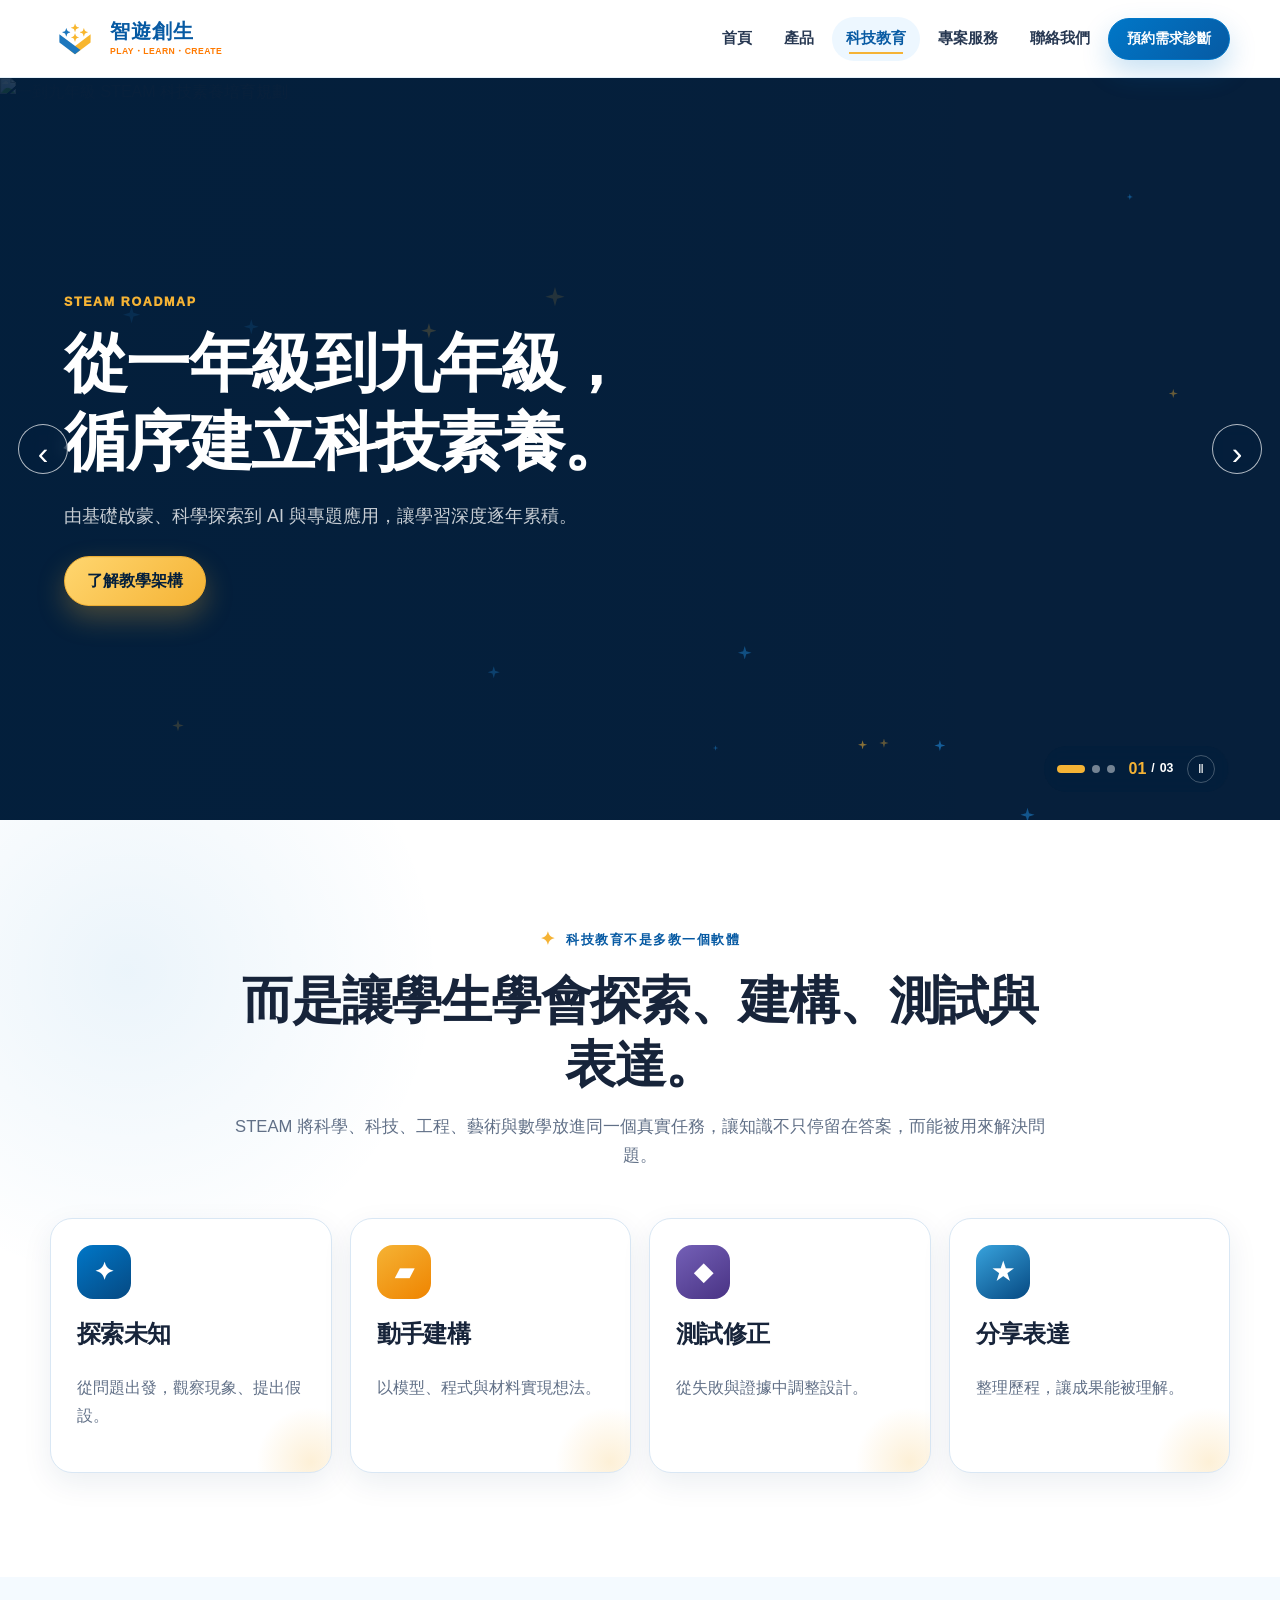
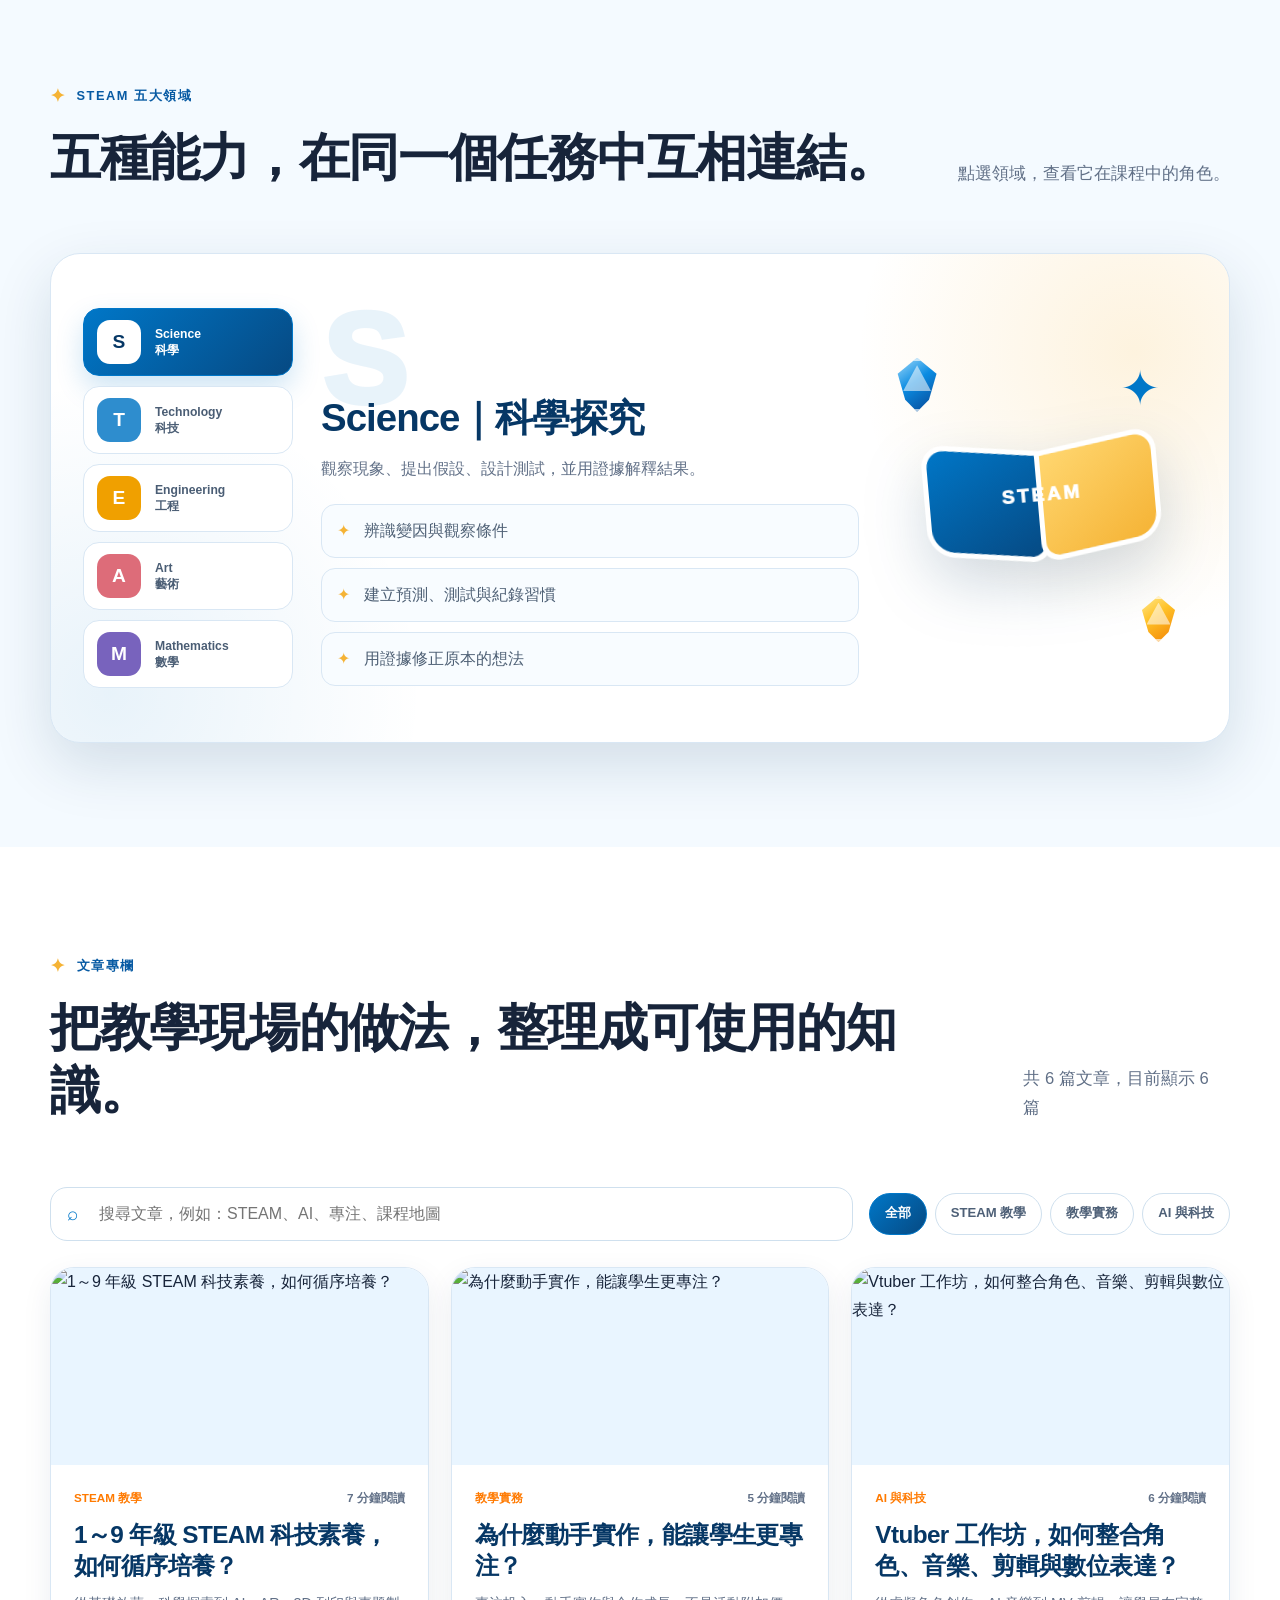
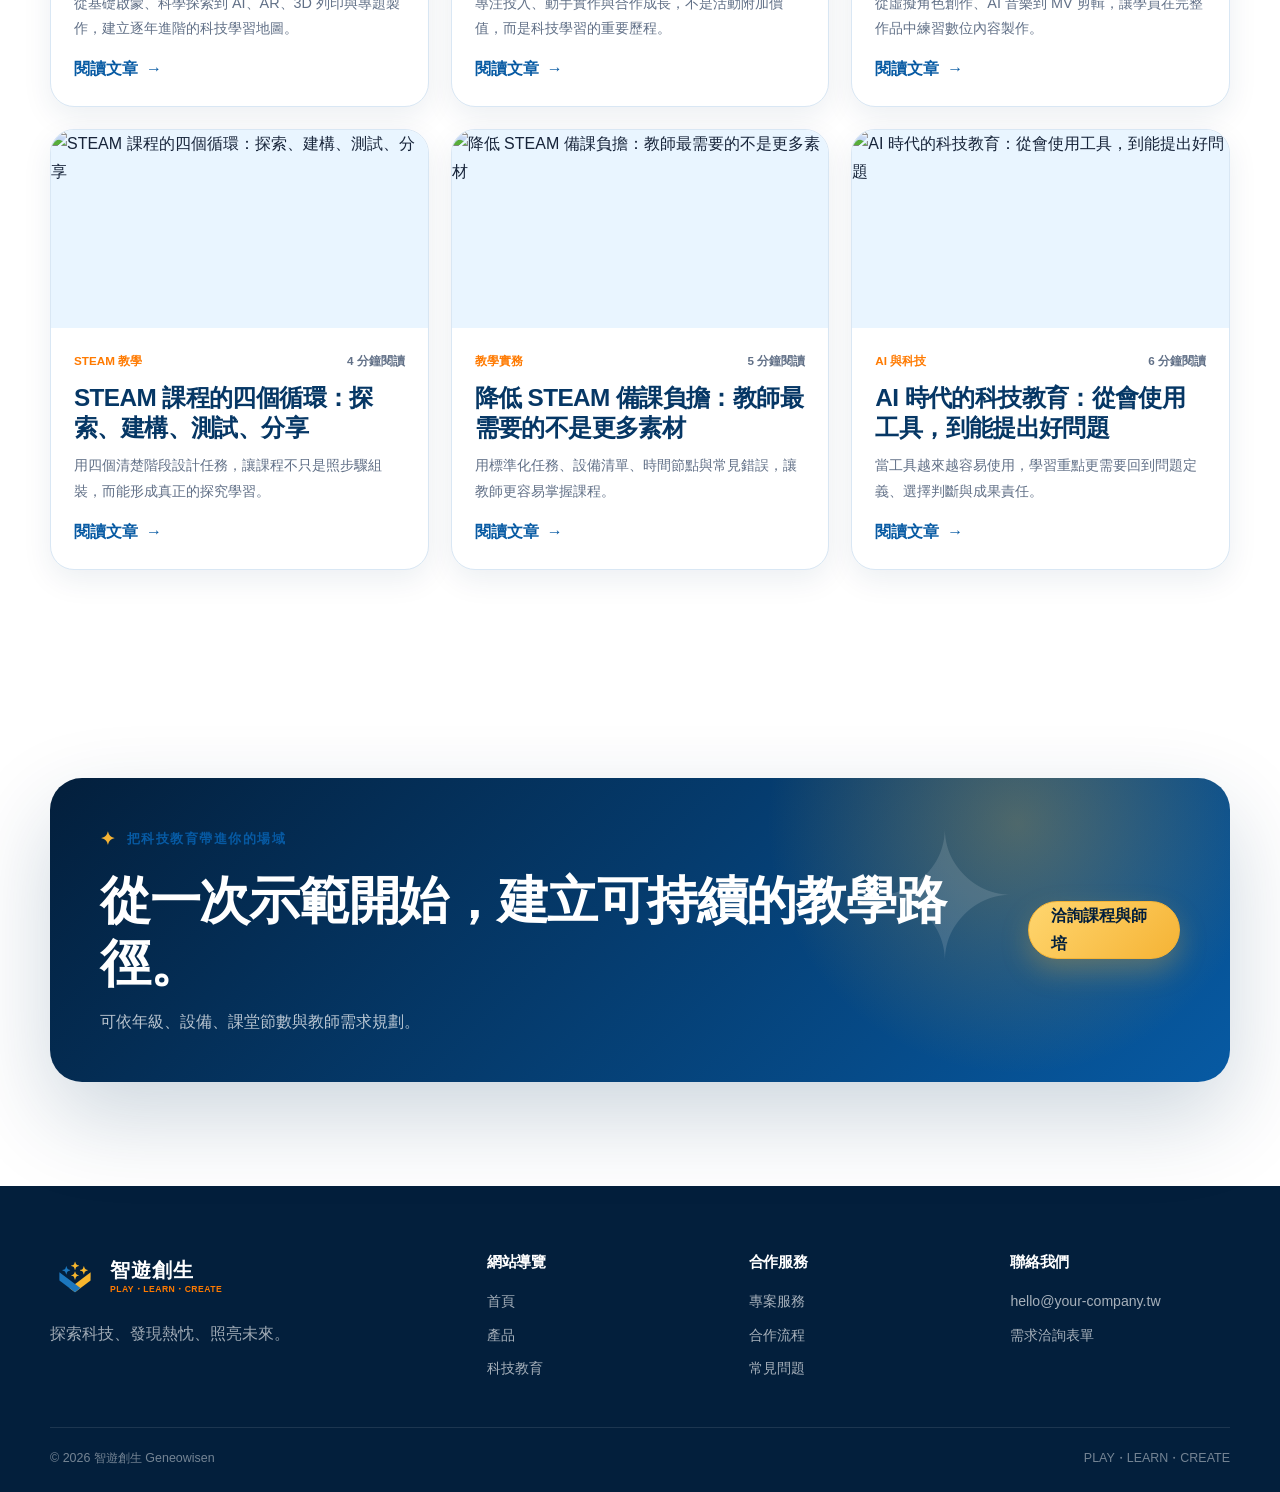
==== commit 6ab88396: "Update column.html" ====
--- a/column.html
+++ b/column.html
@@ -10,7 +10,7 @@
 </head>
 <body data-page="column">
   <a class="skip-link" href="#main">跳到主要內容</a><div class="scroll-progress" aria-hidden="true"><span></span></div>
-  <header class="site-header" id="top"><div class="container nav-wrap"><a class="brand" href="index.html" aria-label="智遊創生首頁"><img class="brand-mark" src="assets/智遊創生LOGO.svg" alt=""><span class="brand-copy"><strong>智遊創生</strong><small>PLAY・LEARN・CREATE</small></span></a><button class="nav-toggle" type="button" aria-expanded="false" aria-controls="primary-nav" aria-label="開啟導覽選單"><span></span><span></span><span></span></button><nav class="primary-nav" id="primary-nav" aria-label="主要導覽"><a href="index.html" data-nav="home">首頁</a><a href="product.html" data-nav="product">產品</a><a href="column.html" data-nav="column">科技教育</a><a href="contact.html#services" data-nav="services">專案服務</a><a href="contact.html#contact" data-nav="contact">聯絡我們</a><a class="button button-small nav-cta" href="contact.html#contact">預約需求診斷</a></nav></div></header>
+  <header class="site-header" id="top"><div class="container nav-wrap"><a class="brand" href="index.html" aria-label="智遊創生首頁"><img class="brand-mark" src="智遊創生LOGO.svg" alt=""><span class="brand-copy"><strong>智遊創生</strong><small>PLAY・LEARN・CREATE</small></span></a><button class="nav-toggle" type="button" aria-expanded="false" aria-controls="primary-nav" aria-label="開啟導覽選單"><span></span><span></span><span></span></button><nav class="primary-nav" id="primary-nav" aria-label="主要導覽"><a href="index.html" data-nav="home">首頁</a><a href="product.html" data-nav="product">產品</a><a href="column.html" data-nav="column">科技教育</a><a href="contact.html#services" data-nav="services">專案服務</a><a href="contact.html#contact" data-nav="contact">聯絡我們</a><a class="button button-small nav-cta" href="contact.html#contact">預約需求診斷</a></nav></div></header>
 
   <main id="main">
     <!-- Header 下方自動輪播 -->
@@ -35,7 +35,7 @@
     <section class="section"><div class="container"><div class="cta-panel reveal"><div><p class="eyebrow">把科技教育帶進你的場域</p><h2>從一次示範開始，建立可持續的教學路徑。</h2><p>可依年級、設備、課堂節數與教師需求規劃。</p></div><a class="button button-yellow" href="contact.html#contact">洽詢課程與師培</a></div></div></section>
   </main>
 
-  <footer class="site-footer"><div class="container footer-main"><div class="footer-brand"><a class="brand footer-logo" href="index.html"><img class="brand-mark" src="assets/智遊創生LOGO.svg" alt=""><span class="brand-copy"><strong>智遊創生</strong><small>PLAY・LEARN・CREATE</small></span></a><p>探索科技、發現熱忱、照亮未來。</p></div><div class="footer-column"><h3>網站導覽</h3><a href="index.html">首頁</a><a href="product.html">產品</a><a href="column.html">科技教育</a></div><div class="footer-column"><h3>合作服務</h3><a href="contact.html#services">專案服務</a><a href="contact.html#process">合作流程</a><a href="contact.html#faq">常見問題</a></div><div class="footer-column"><h3>聯絡我們</h3><a href="mailto:hello@your-company.tw">hello@your-company.tw</a><a href="contact.html#contact">需求洽詢表單</a></div></div><div class="container footer-bottom"><span>© <span data-current-year></span> 智遊創生 Geneowisen</span><span>PLAY・LEARN・CREATE</span></div></footer>
+  <footer class="site-footer"><div class="container footer-main"><div class="footer-brand"><a class="brand footer-logo" href="index.html"><img class="brand-mark" src="智遊創生LOGO.svg" alt=""><span class="brand-copy"><strong>智遊創生</strong><small>PLAY・LEARN・CREATE</small></span></a><p>探索科技、發現熱忱、照亮未來。</p></div><div class="footer-column"><h3>網站導覽</h3><a href="index.html">首頁</a><a href="product.html">產品</a><a href="column.html">科技教育</a></div><div class="footer-column"><h3>合作服務</h3><a href="contact.html#services">專案服務</a><a href="contact.html#process">合作流程</a><a href="contact.html#faq">常見問題</a></div><div class="footer-column"><h3>聯絡我們</h3><a href="mailto:hello@your-company.tw">hello@your-company.tw</a><a href="contact.html#contact">需求洽詢表單</a></div></div><div class="container footer-bottom"><span>© <span data-current-year></span> 智遊創生 Geneowisen</span><span>PLAY・LEARN・CREATE</span></div></footer>
   <button class="back-to-top" type="button" aria-label="回到頁首">↑</button>
   <div class="modal article-modal" id="article-modal" role="dialog" aria-modal="true" aria-labelledby="article-modal-title" aria-hidden="true"><div class="modal-dialog"><button class="modal-close" type="button" data-modal-close aria-label="關閉">×</button><div class="modal-content" id="article-modal-content"></div></div></div>
 </body>
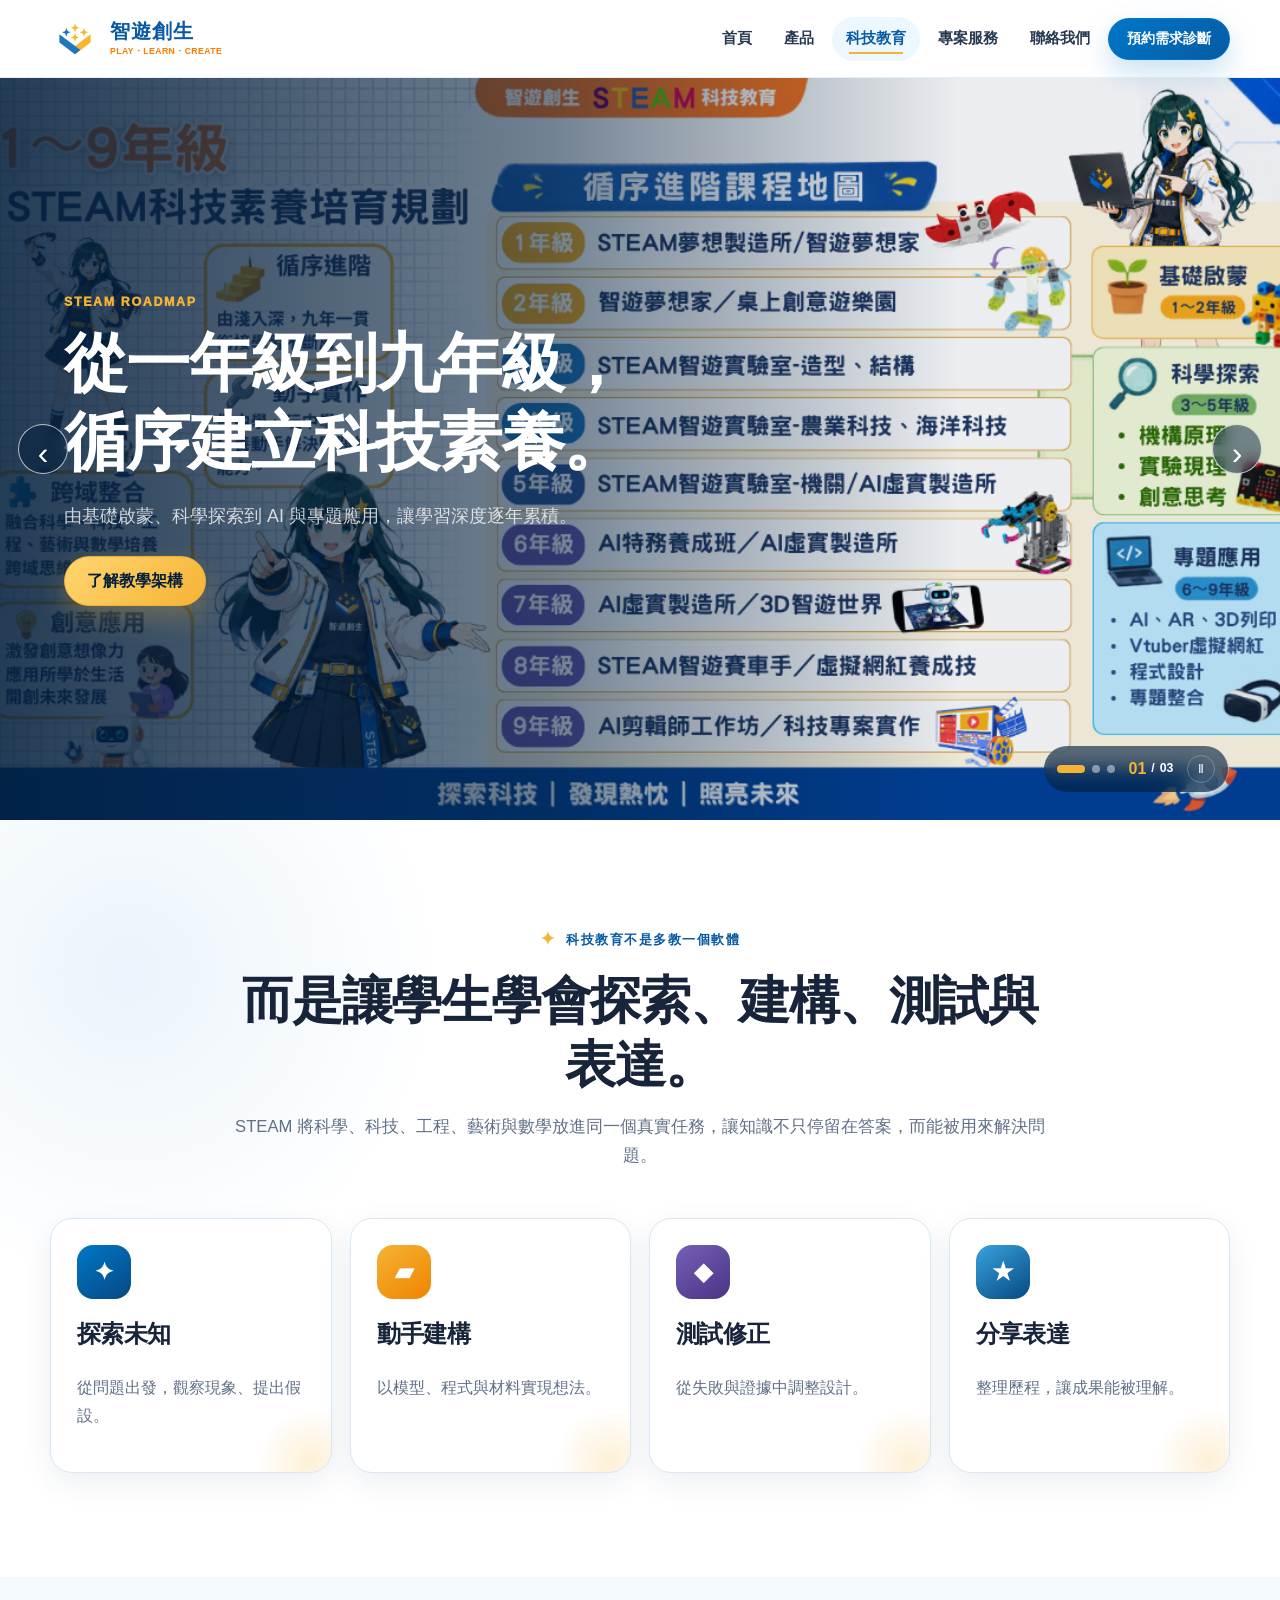
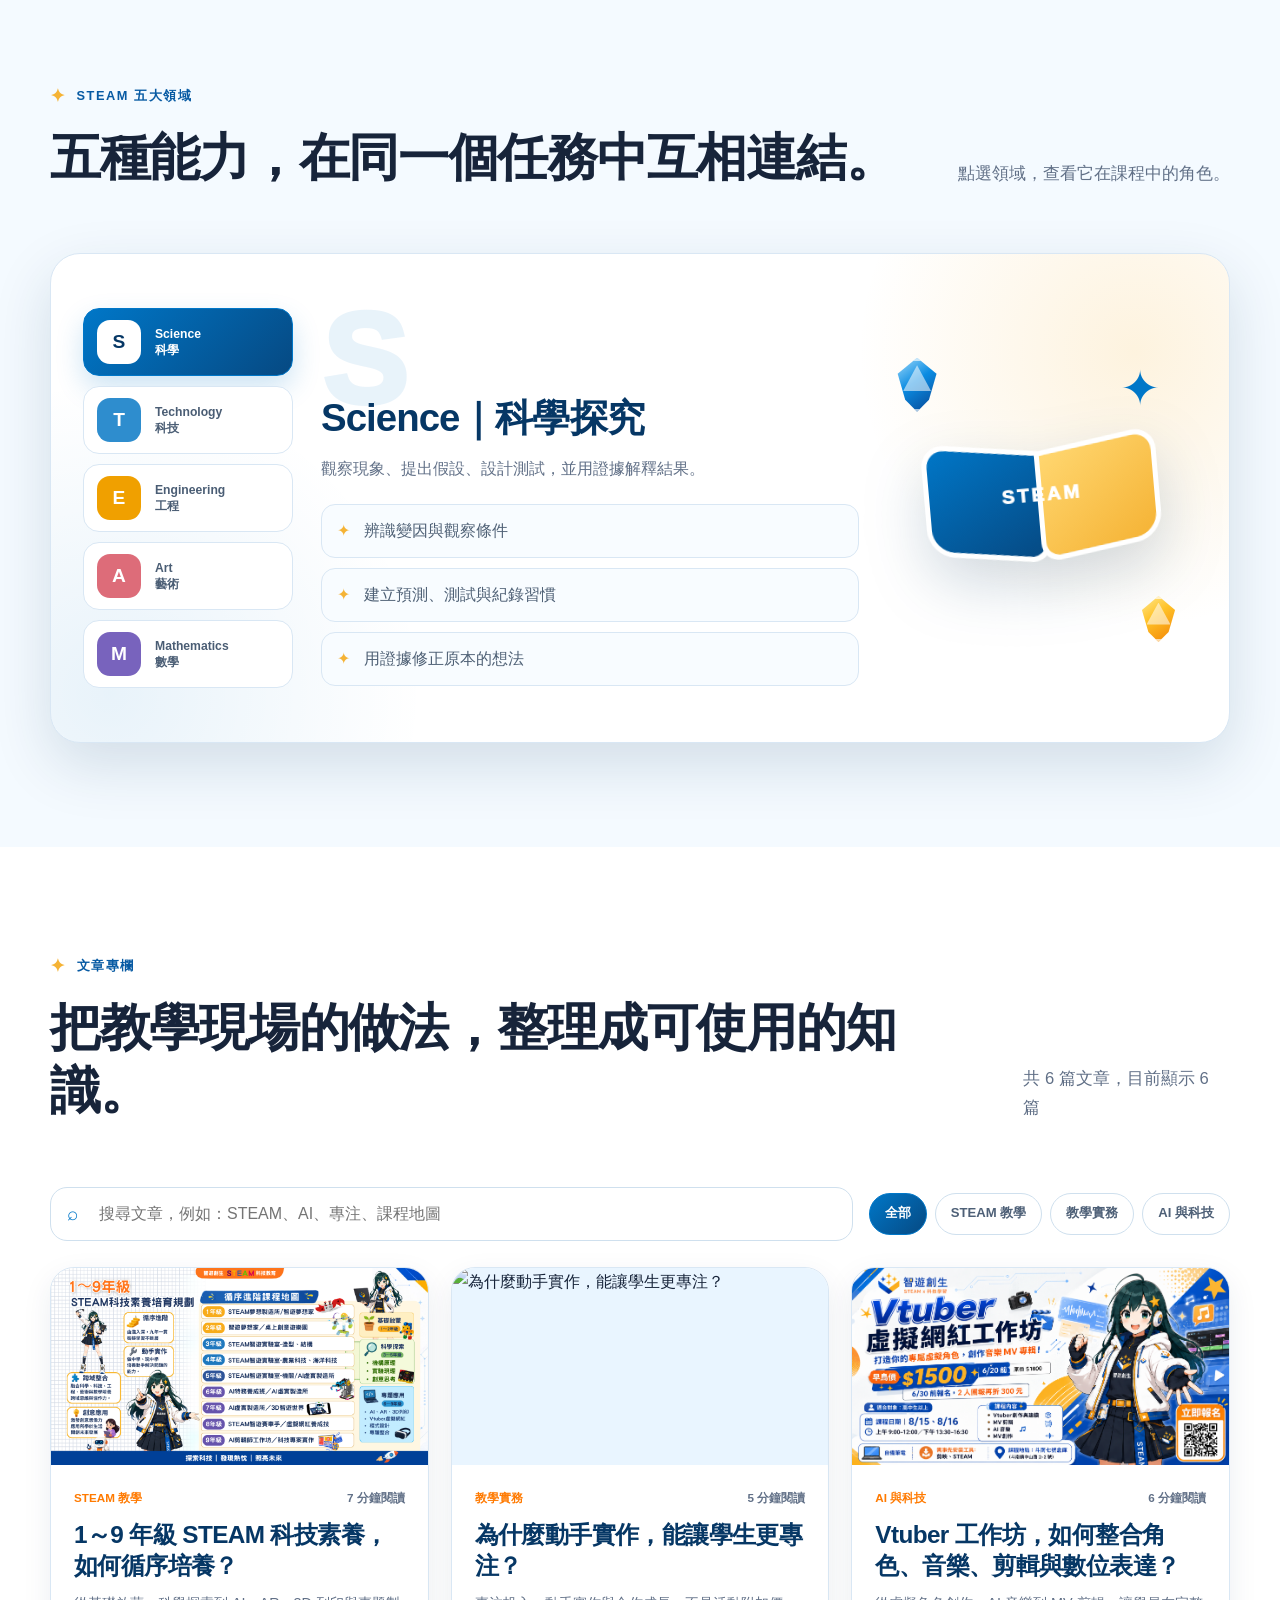
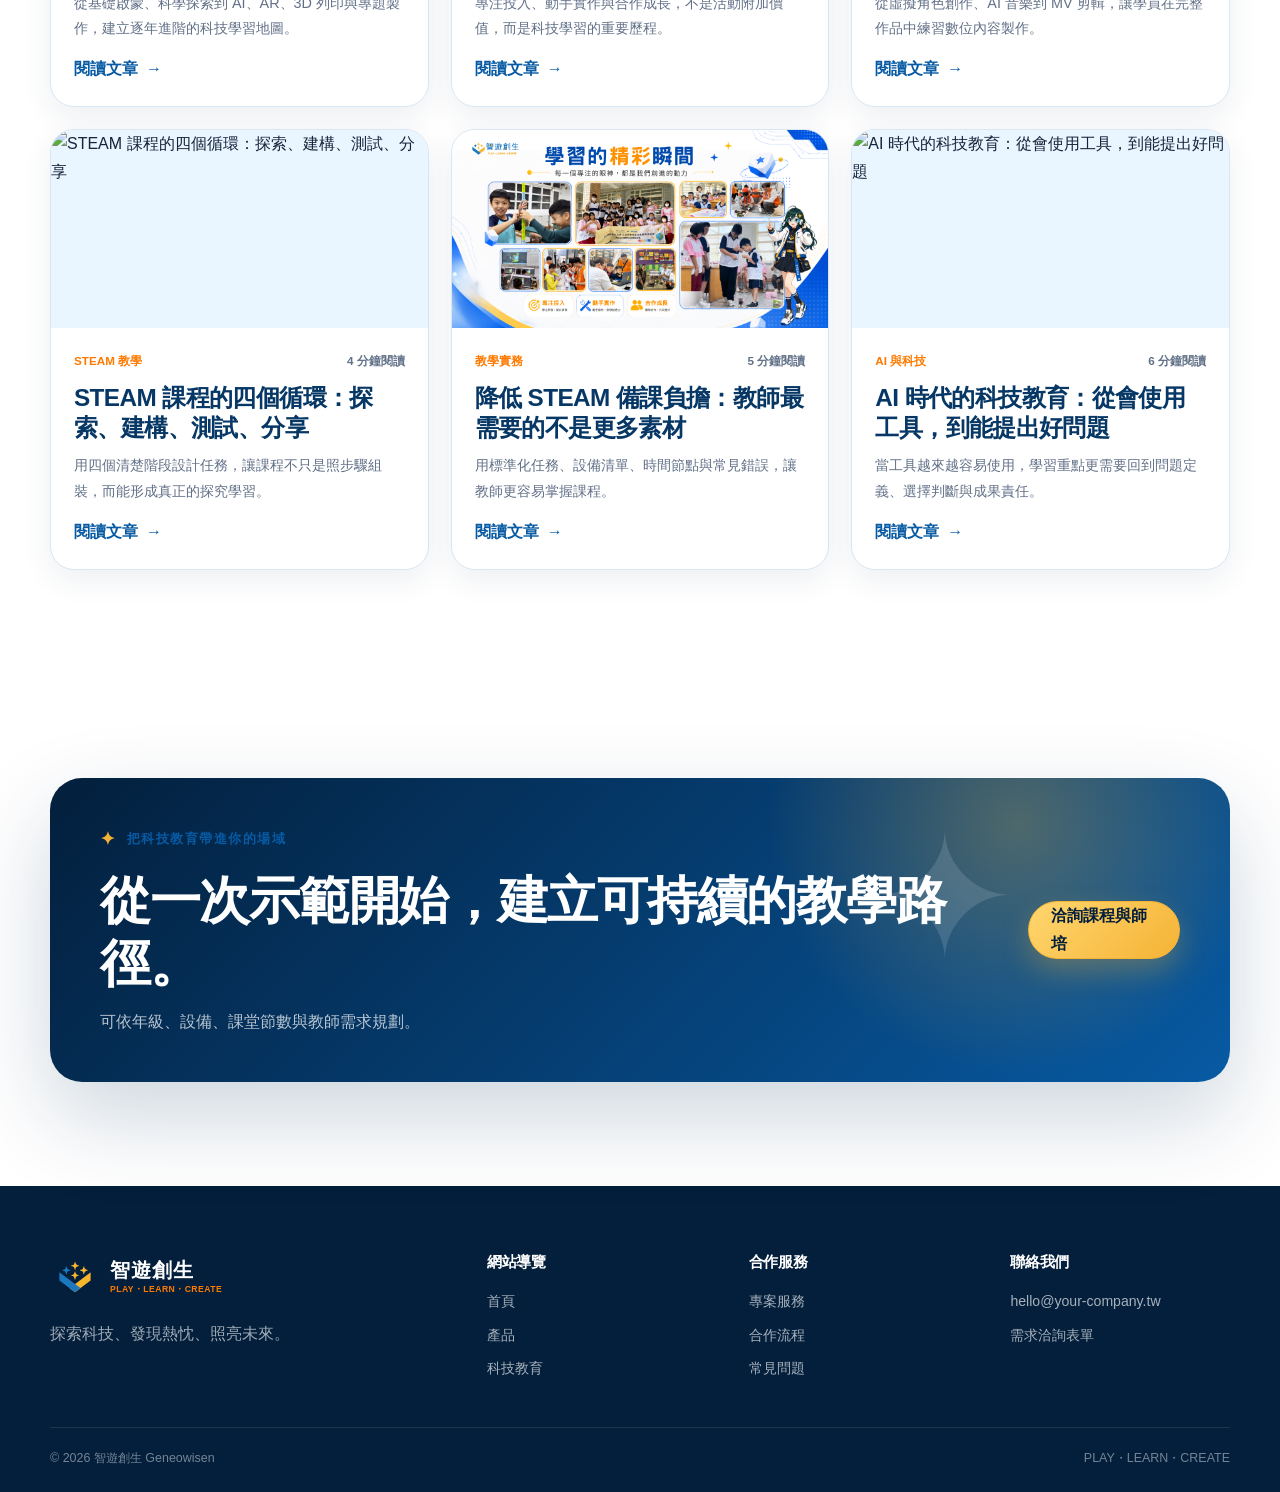
==== commit 09557263: "Update column.html" ====
--- a/column.html
+++ b/column.html
@@ -18,9 +18,9 @@
       <div class="star-field" aria-hidden="true" data-star-field="14"></div>
       <div class="column-carousel" data-carousel data-autoplay="5400" tabindex="0">
         <div class="column-carousel-viewport">
-          <article class="column-slide is-active" data-slide><img src="assets/科技教育文章圖 (1).png" alt="一到九年級 STEAM 科技素養培育規劃"><div class="column-slide-overlay"><p>STEAM ROADMAP</p><h1>從一年級到九年級，循序建立科技素養。</h1><span>由基礎啟蒙、科學探索到 AI 與專題應用，讓學習深度逐年累積。</span><a class="button button-yellow" href="#steam-method">了解教學架構</a></div></article>
-          <article class="column-slide" data-slide><img src="assets/科技教育文章圖 (2).png" alt="科技教育學習精彩瞬間"><div class="column-slide-overlay"><p>LEARNING MOMENTS</p><h2>每一個專注的眼神，都是前進的動力。</h2><span>把抽象概念轉化為可操作的任務，讓學生在實作、討論與合作中建立自信。</span><a class="button button-yellow" href="#articles">閱讀教學文章</a></div></article>
-          <article class="column-slide" data-slide><img src="assets/steam科技文章圖.png" alt="Vtuber 虛擬網紅工作坊"><div class="column-slide-overlay"><p>CREATIVE TECHNOLOGY</p><h2>科技教育，也能成為數位創作者的起點。</h2><span>從虛擬角色、AI 音樂到 MV 剪輯，把工具操作轉化為完整作品。</span><a class="button button-yellow" href="#articles">探索跨域課程</a></div></article>
+          <article class="column-slide is-active" data-slide><img src="科技教育文章圖 (1).png" alt="一到九年級 STEAM 科技素養培育規劃"><div class="column-slide-overlay"><p>STEAM ROADMAP</p><h1>從一年級到九年級，循序建立科技素養。</h1><span>由基礎啟蒙、科學探索到 AI 與專題應用，讓學習深度逐年累積。</span><a class="button button-yellow" href="#steam-method">了解教學架構</a></div></article>
+          <article class="column-slide" data-slide><img src="科技教育文章圖 (2).png" alt="科技教育學習精彩瞬間"><div class="column-slide-overlay"><p>LEARNING MOMENTS</p><h2>每一個專注的眼神，都是前進的動力。</h2><span>把抽象概念轉化為可操作的任務，讓學生在實作、討論與合作中建立自信。</span><a class="button button-yellow" href="#articles">閱讀教學文章</a></div></article>
+          <article class="column-slide" data-slide><img src="steam科技文章圖.png" alt="Vtuber 虛擬網紅工作坊"><div class="column-slide-overlay"><p>CREATIVE TECHNOLOGY</p><h2>科技教育，也能成為數位創作者的起點。</h2><span>從虛擬角色、AI 音樂到 MV 剪輯，把工具操作轉化為完整作品。</span><a class="button button-yellow" href="#articles">探索跨域課程</a></div></article>
         </div>
         <button class="carousel-arrow carousel-prev" type="button" data-carousel-prev aria-label="上一張">‹</button><button class="carousel-arrow carousel-next" type="button" data-carousel-next aria-label="下一張">›</button>
         <div class="column-carousel-bottom"><div class="carousel-dots" data-carousel-dots></div><span class="carousel-status"><b data-carousel-current>01</b> / <span data-carousel-total>03</span></span><button class="carousel-play" type="button" data-carousel-toggle aria-label="暫停自動播放">Ⅱ</button></div>
